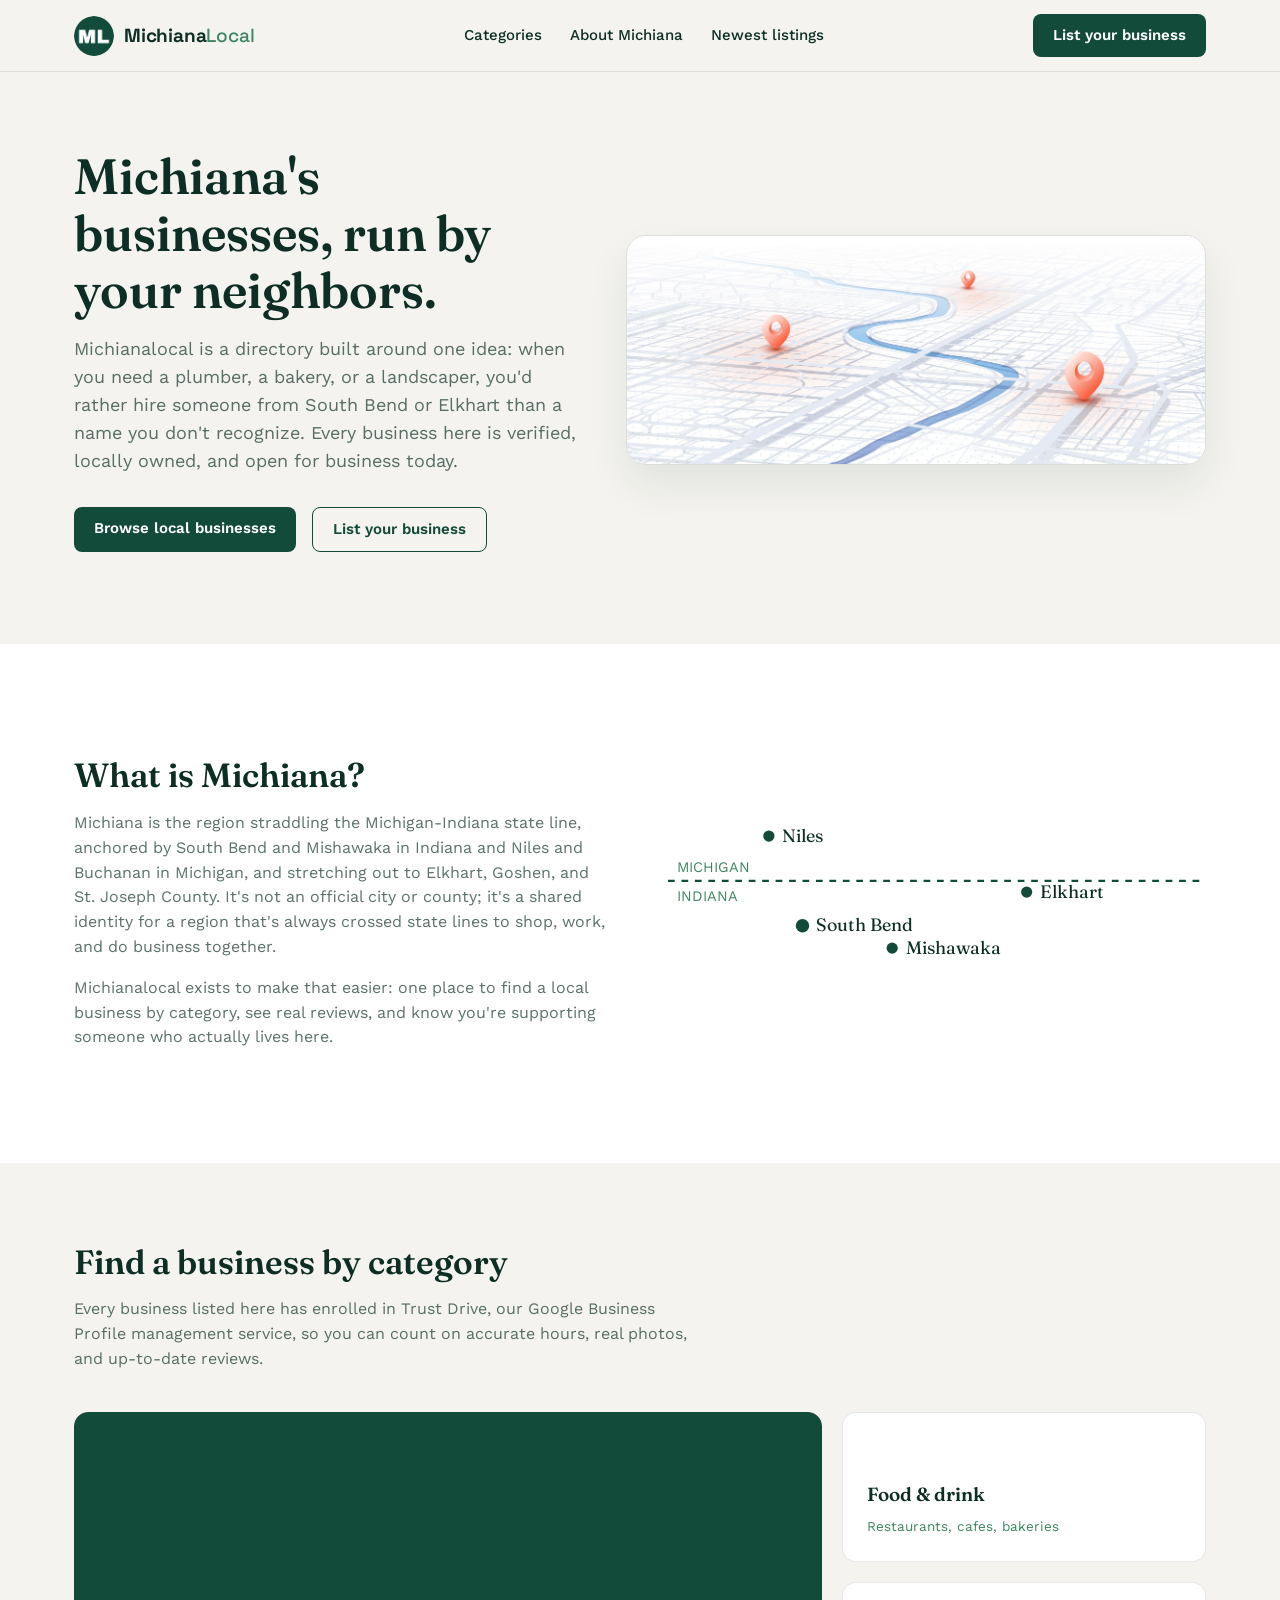
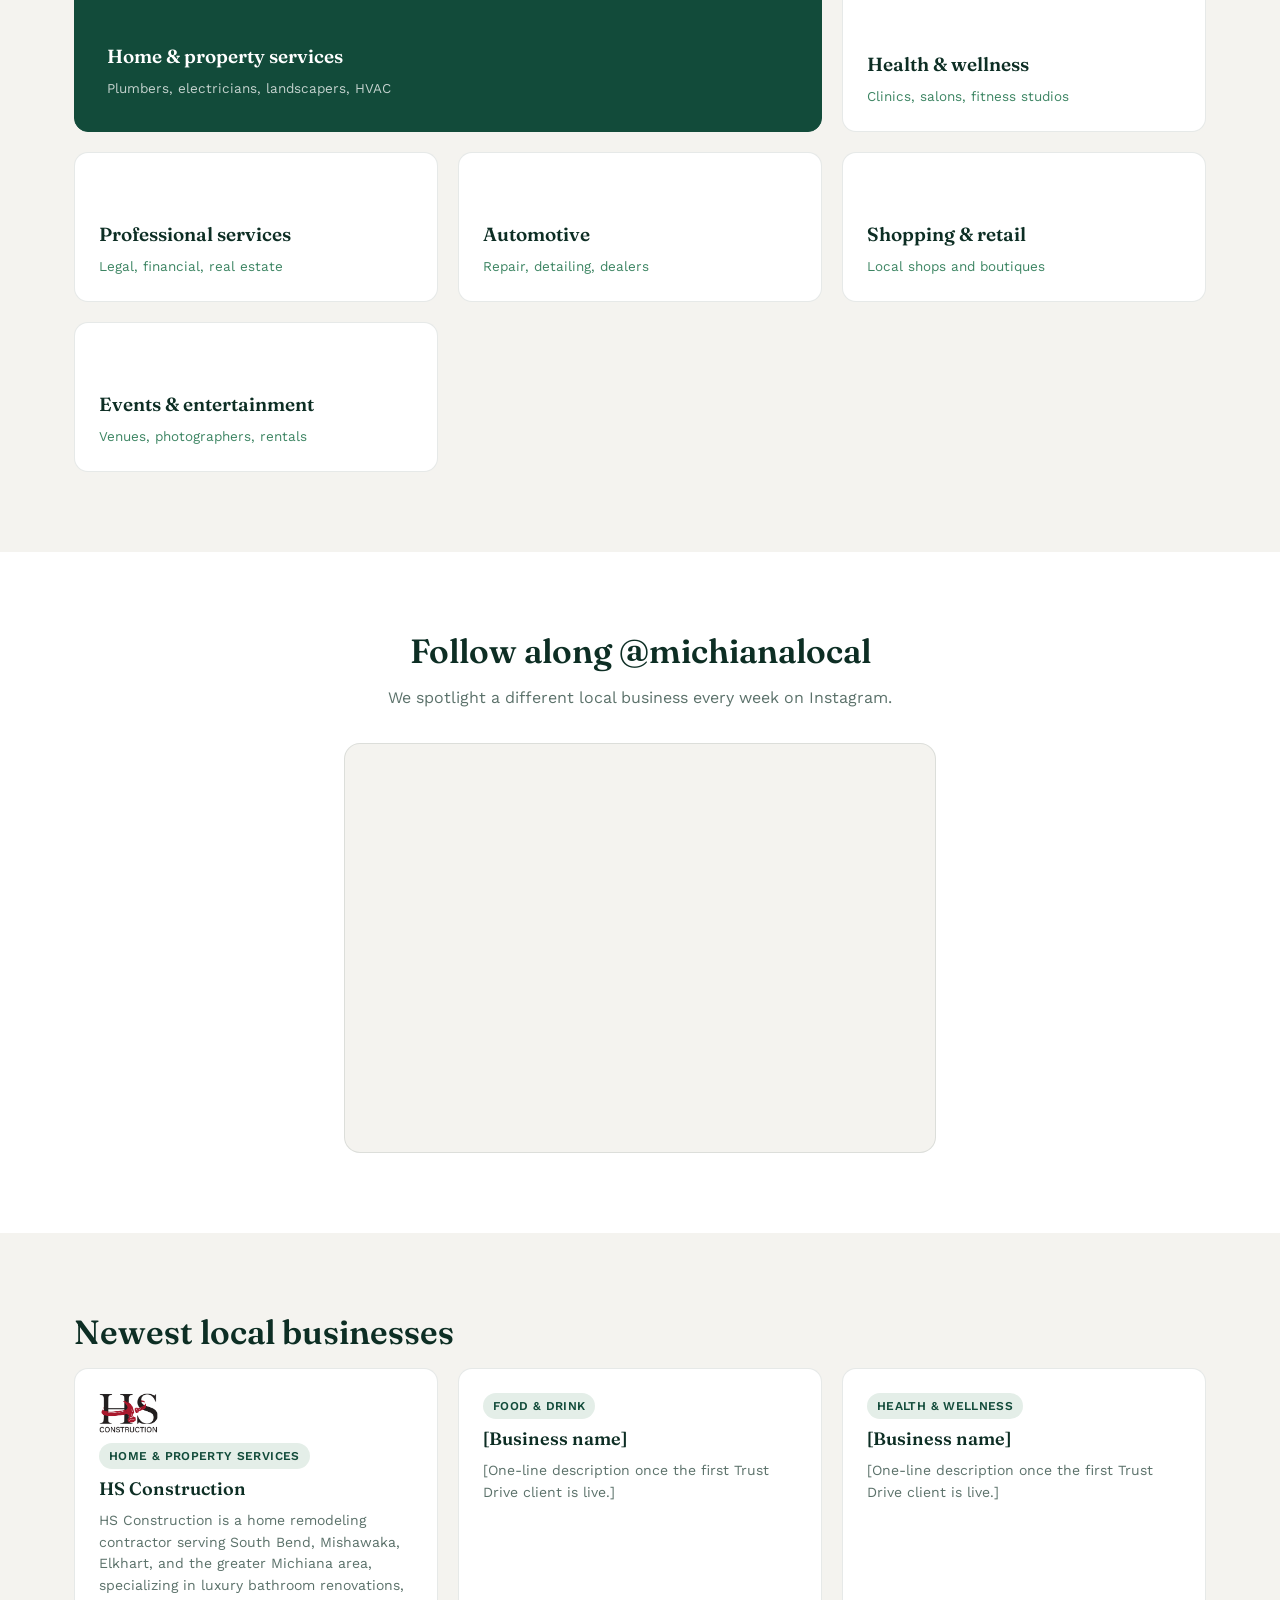
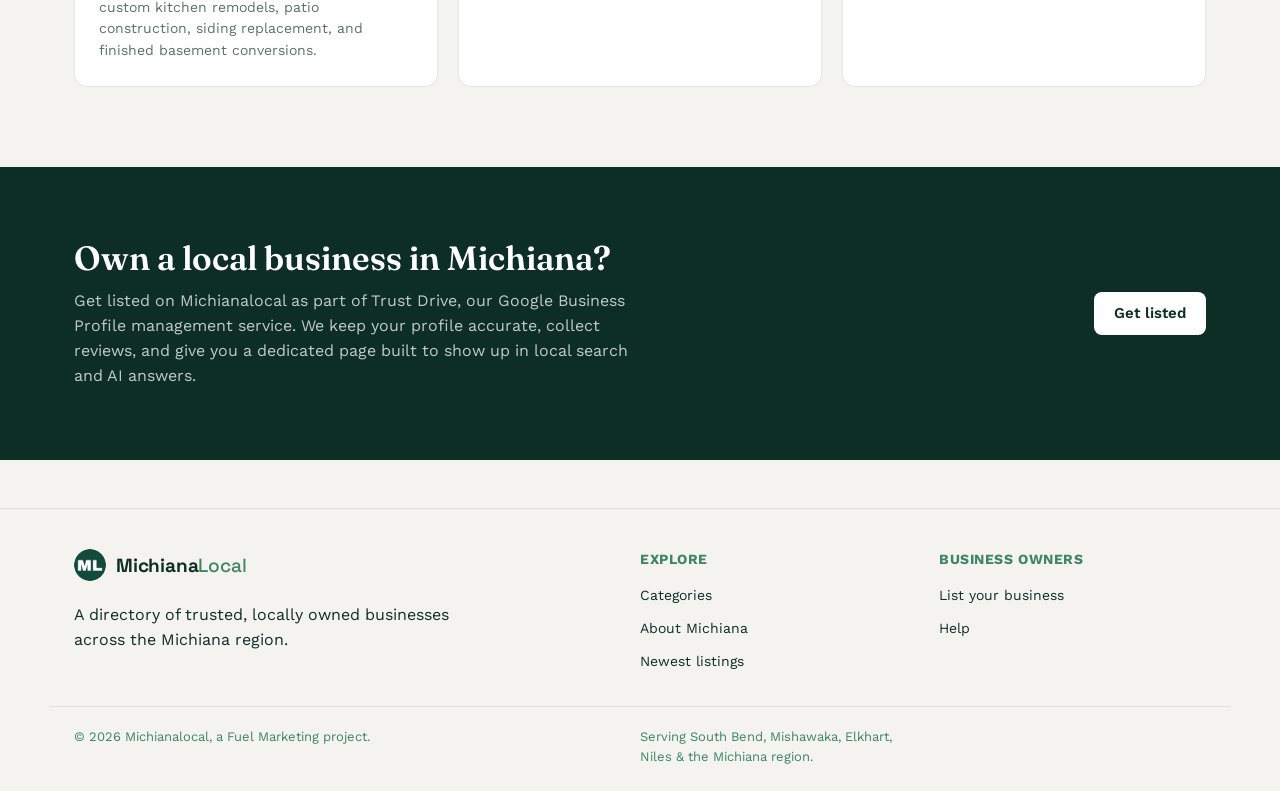
==== index.html @ f55cf3c6 "Nest business pages under their category, matching the target URL scheme Moves businesses/hsconstruc" ====
<!DOCTYPE html>
<html lang="en">
<head>
<meta charset="UTF-8">
<meta name="viewport" content="width=device-width, initial-scale=1.0">
<title>Michianalocal — Find trusted local businesses in Michiana</title>
<meta name="description" content="Michianalocal is a directory of trusted, locally-owned businesses across South Bend, Mishawaka, Elkhart, Niles, and the wider Michiana region.">
<link rel="icon" href="assets/mark.png" type="image/png">
<link rel="preconnect" href="https://fonts.googleapis.com">
<link rel="preconnect" href="https://fonts.gstatic.com" crossorigin>
<link href="https://fonts.googleapis.com/css2?family=Fraunces:opsz,wght@9..144,500;9..144,600&family=Work+Sans:wght@400;500;600&family=Space+Grotesk:wght@500;700&display=swap" rel="stylesheet">
<link rel="stylesheet" href="css/style.css">

<!-- Organization schema for GEO/AEO -->
<script type="application/ld+json">
{
  "@context": "https://schema.org",
  "@type": "Organization",
  "name": "Michianalocal",
  "url": "https://michianalocal.com/",
  "logo": "https://michianalocal.com/assets/logo.png",
  "description": "A directory of trusted, locally-owned businesses serving the Michiana region of Michigan and Indiana.",
  "areaServed": {
    "@type": "Place",
    "name": "Michiana"
  },
  "sameAs": [
    "https://www.instagram.com/michianalocal",
    "https://www.facebook.com/michianalocal"
  ]
}
</script>
</head>
<body>

<header class="site-header">
  <div class="wrap">
    <a class="brand" href="index.html">
      <img class="brand-mark" src="assets/mark.png" alt="" width="40" height="40">
      <span class="brand-name">Michiana<span class="brand-accent">Local</span></span>
    </a>
    <nav class="primary-nav">
      <a href="#categories">Categories</a>
      <a href="#about-michiana">About Michiana</a>
      <a href="#newest">Newest listings</a>
    </nav>
    <a class="btn btn-solid" href="#list-your-business">List your business</a>
  </div>
</header>

<main>

  <!-- HERO -->
  <section class="hero">
    <div class="wrap">
      <div class="hero-copy">
        <h1>Michiana's businesses, run by your neighbors.</h1>
        <p class="lede">Michianalocal is a directory built around one idea: when you need a plumber, a bakery, or a landscaper, you'd rather hire someone from South Bend or Elkhart than a name you don't recognize. Every business here is verified, locally owned, and open for business today.</p>
        <div class="cta-row">
          <a class="btn btn-solid" href="#categories">Browse local businesses</a>
          <a class="btn btn-outline" href="#list-your-business">List your business</a>
        </div>
      </div>
      <img class="hero-map" src="assets/hero-map.jpg" width="2400" height="947" alt="Perspective illustration of a city street map with pins marking local business locations">
    </div>
  </section>

  <!-- ABOUT MICHIANA -->
  <section class="about-region" id="about-michiana">
    <div class="wrap">
      <div>
        <h2>What is Michiana?</h2>
        <p>Michiana is the region straddling the Michigan-Indiana state line, anchored by South Bend and Mishawaka in Indiana and Niles and Buchanan in Michigan, and stretching out to Elkhart, Goshen, and St. Joseph County. It's not an official city or county; it's a shared identity for a region that's always crossed state lines to shop, work, and do business together.</p>
        <p>Michianalocal exists to make that easier: one place to find a local business by category, see real reviews, and know you're supporting someone who actually lives here.</p>
      </div>
      <svg class="region-map" viewBox="0 0 480 320" xmlns="http://www.w3.org/2000/svg" role="img" aria-label="Simplified line illustration of the Michiana region marking South Bend, Mishawaka, Elkhart, and Niles">
        <rect x="0" y="0" width="480" height="320" fill="none"/>
        <line x1="0" y1="140" x2="480" y2="140" stroke="#124B3A" stroke-width="2" stroke-dasharray="6 6"/>
        <text x="8" y="132" font-family="Work Sans" font-size="13" fill="#3D8563">MICHIGAN</text>
        <text x="8" y="158" font-family="Work Sans" font-size="13" fill="#3D8563">INDIANA</text>
        <g font-family="Fraunces" font-size="16" fill="#0D2E24">
          <circle cx="120" cy="180" r="6" fill="#124B3A"/>
          <text x="132" y="185">South Bend</text>
          <circle cx="200" cy="200" r="5" fill="#124B3A"/>
          <text x="212" y="205">Mishawaka</text>
          <circle cx="320" cy="150" r="5" fill="#124B3A"/>
          <text x="332" y="155">Elkhart</text>
          <circle cx="90" cy="100" r="5" fill="#124B3A"/>
          <text x="102" y="105">Niles</text>
        </g>
      </svg>
    </div>
  </section>

  <!-- CATEGORIES -->
  <section class="categories" id="categories">
    <div class="wrap">
      <h2>Find a business by category</h2>
      <p class="section-intro">Every business listed here has enrolled in Trust Drive, our Google Business Profile management service, so you can count on accurate hours, real photos, and up-to-date reviews.</p>
      <div class="cat-grid">
        <a class="cat-card large" href="categories/home-services.html">
          <span class="cat-name">Home &amp; property services</span>
          <span class="cat-count">Plumbers, electricians, landscapers, HVAC</span>
        </a>
        <a class="cat-card" href="categories/food-drink.html">
          <span class="cat-name">Food &amp; drink</span>
          <span class="cat-count">Restaurants, cafes, bakeries</span>
        </a>
        <a class="cat-card" href="categories/health-wellness.html">
          <span class="cat-name">Health &amp; wellness</span>
          <span class="cat-count">Clinics, salons, fitness studios</span>
        </a>
        <a class="cat-card" href="categories/professional-services.html">
          <span class="cat-name">Professional services</span>
          <span class="cat-count">Legal, financial, real estate</span>
        </a>
        <a class="cat-card" href="categories/auto.html">
          <span class="cat-name">Automotive</span>
          <span class="cat-count">Repair, detailing, dealers</span>
        </a>
        <a class="cat-card" href="categories/shopping.html">
          <span class="cat-name">Shopping &amp; retail</span>
          <span class="cat-count">Local shops and boutiques</span>
        </a>
        <a class="cat-card" href="categories/events.html">
          <span class="cat-name">Events &amp; entertainment</span>
          <span class="cat-count">Venues, photographers, rentals</span>
        </a>
      </div>
    </div>
  </section>

  <!-- SOCIAL FEED -->
  <section class="social-strip">
    <div class="wrap">
      <h2>Follow along @michianalocal</h2>
      <p>We spotlight a different local business every week on Instagram.</p>
      <div class="ig-embed-frame">
        <!-- Instagram feed via SociableKIT (free tier) for @michianalocal -->
        <iframe src="https://widgets.sociablekit.com/instagram-feed/iframe/25713439"
                class="ig-widget"
                frameborder="0"
                scrolling="no"
                style="border:none; overflow:hidden; width:100%; height:400px;"
                title="Michianalocal Instagram feed"></iframe>
      </div>
    </div>
  </section>

  <!-- NEWEST LISTINGS -->
  <section class="newest" id="newest">
    <div class="wrap">
      <h2>Newest local businesses</h2>
      <div class="newest-list">
        <a class="newest-card" href="categories/home-services/hsconstructiongroup.html">
          <img class="newest-logo" src="assets/businesses/hs-construction.png" alt="HS Construction logo">
          <span class="cat-tag">Home &amp; property services</span>
          <h3>HS Construction</h3>
          <p>HS Construction is a home remodeling contractor serving South Bend, Mishawaka, Elkhart, and the greater Michiana area, specializing in luxury bathroom renovations, custom kitchen remodels, patio construction, siding replacement, and finished basement conversions.</p>
        </a>
        <a class="newest-card" href="#">
          <span class="cat-tag">Food &amp; drink</span>
          <h3>[Business name]</h3>
          <p>[One-line description once the first Trust Drive client is live.]</p>
        </a>
        <a class="newest-card" href="#">
          <span class="cat-tag">Health &amp; wellness</span>
          <h3>[Business name]</h3>
          <p>[One-line description once the first Trust Drive client is live.]</p>
        </a>
      </div>
    </div>
  </section>

  <!-- LIST YOUR BUSINESS CTA -->
  <section class="list-cta" id="list-your-business">
    <div class="wrap">
      <div>
        <h2>Own a local business in Michiana?</h2>
        <p>Get listed on Michianalocal as part of Trust Drive, our Google Business Profile management service. We keep your profile accurate, collect reviews, and give you a dedicated page built to show up in local search and AI answers.</p>
      </div>
      <a class="btn btn-solid" href="mailto:growth@fuelyoursite.com?subject=List%20my%20business%20on%20Michianalocal">Get listed</a>
    </div>
  </section>

</main>

<footer class="site-footer">
  <div class="wrap">
    <div>
      <a class="brand brand-footer" href="index.html">
        <img class="brand-mark" src="assets/mark.png" alt="" width="32" height="32">
        <span class="brand-name">Michiana<span class="brand-accent">Local</span></span>
      </a>
      <p style="margin-top:14px; max-width:38ch;">A directory of trusted, locally owned businesses across the Michiana region.</p>
    </div>
    <div>
      <h4>Explore</h4>
      <ul>
        <li><a href="#categories">Categories</a></li>
        <li><a href="#about-michiana">About Michiana</a></li>
        <li><a href="#newest">Newest listings</a></li>
      </ul>
    </div>
    <div>
      <h4>Business owners</h4>
      <ul>
        <li><a href="mailto:growth@fuelyoursite.com">List your business</a></li>
        <li><a href="mailto:fmadmin@fuelyoursite.com">Help</a></li>
      </ul>
    </div>
  </div>
  <div class="footer-bottom wrap">
    <span>&copy; 2026 Michianalocal, a Fuel Marketing project.</span>
    <span>Serving South Bend, Mishawaka, Elkhart, Niles &amp; the Michiana region.</span>
  </div>
</footer>

</body>
</html>
---- css/style.css ----
/* Michianalocal — site stylesheet
   Base reset/typography, header, footer, and every homepage section. */

:root {
  --ink: #0D2E24;
  --green: #124B3A;
  --green-accent: #3D8563;
  --green-light: #7FB89A;
  --green-mist: #E4EEE8;
  --paper: #F4F3EF;
  --muted: rgba(13, 46, 36, 0.68);
  --border: rgba(13, 46, 36, 0.1);
  --font-display: "Fraunces", Georgia, serif;
  --font-body: "Work Sans", "Segoe UI", system-ui, -apple-system, Helvetica, Arial, sans-serif;
  --font-brand: "Space Grotesk", "Segoe UI", system-ui, sans-serif;
}

* {
  box-sizing: border-box;
}

html {
  scroll-behavior: smooth;
}

body {
  margin: 0;
  background: var(--paper);
  color: var(--ink);
  font-family: var(--font-body);
  line-height: 1.55;
}

a {
  color: inherit;
}

h1, h2, h3 {
  font-family: var(--font-display);
  font-weight: 600;
  line-height: 1.15;
  color: var(--ink);
  margin: 0 0 16px;
}

h2 {
  font-size: clamp(1.6rem, 3vw, 2.1rem);
}

section[id] {
  scroll-margin-top: 84px;
}

.wrap {
  max-width: 1180px;
  margin: 0 auto;
  padding-inline: 24px;
}

/* Buttons */
.btn {
  display: inline-block;
  padding: 10px 20px;
  border-radius: 8px;
  font-size: 15px;
  font-weight: 600;
  text-decoration: none;
  white-space: nowrap;
}

.btn-solid {
  background: var(--green);
  color: #fff;
}

.btn-solid:hover {
  background: var(--ink);
}

.btn-outline {
  border: 1.5px solid var(--green);
  color: var(--green);
}

.btn-outline:hover {
  background: var(--green);
  color: #fff;
}

/* Brand lockup — mark + wordmark, used in header and footer */
.brand {
  display: inline-flex;
  align-items: center;
  gap: 10px;
  text-decoration: none;
}

.brand-mark {
  display: block;
  border-radius: 50%;
  flex-shrink: 0;
}

.brand-name {
  font-family: var(--font-brand);
  font-weight: 700;
  font-size: 19px;
  letter-spacing: -0.01em;
  color: var(--ink);
  white-space: nowrap;
}

.brand-accent {
  font-weight: 500;
  color: var(--green-accent);
}

/* Site header */
.site-header {
  background: var(--paper);
  border-bottom: 1px solid var(--border);
  position: sticky;
  top: 0;
  z-index: 50;
}

.site-header .wrap {
  display: flex;
  align-items: center;
  justify-content: space-between;
  gap: 24px;
  padding-block: 14px;
}

.primary-nav {
  display: flex;
  align-items: center;
  gap: 28px;
  flex-wrap: wrap;
}

.primary-nav a {
  text-decoration: none;
  font-size: 15px;
  font-weight: 500;
  color: var(--ink);
}

.primary-nav a:hover {
  color: var(--green-accent);
}

@media (max-width: 720px) {
  .site-header .wrap {
    flex-wrap: wrap;
    padding-block: 12px;
  }

  .primary-nav {
    order: 3;
    width: 100%;
    gap: 18px;
  }
}

/* Hero */
.hero {
  padding-block: 76px 92px;
}

.hero .wrap {
  display: grid;
  grid-template-columns: 1fr 1.15fr;
  align-items: center;
  gap: 48px;
}

.hero-copy {
  max-width: 560px;
}

.hero h1 {
  font-size: clamp(2.1rem, 4vw, 3.1rem);
  max-width: 16ch;
}

.hero .lede {
  font-size: 18px;
  color: var(--muted);
  max-width: 52ch;
  margin: 0 0 32px;
}

.cta-row {
  display: flex;
  flex-wrap: wrap;
  gap: 16px;
}

.hero-map {
  width: 100%;
  height: auto;
  border-radius: 20px;
  border: 1px solid var(--border);
  box-shadow: 0 20px 40px rgba(13, 46, 36, 0.08);
}

@media (max-width: 860px) {
  .hero {
    padding-block: 48px 56px;
  }

  .hero .wrap {
    grid-template-columns: 1fr;
  }

  .hero-copy {
    max-width: none;
  }

  .hero-map {
    order: -1;
  }
}

/* About Michiana */
.about-region {
  padding-block: 80px;
  background: #fff;
}

.about-region .wrap {
  display: grid;
  grid-template-columns: 1fr 1fr;
  align-items: center;
  gap: 56px;
}

.about-region p {
  color: var(--muted);
  max-width: 58ch;
  margin: 0 0 16px;
}

.about-region p:last-child {
  margin-bottom: 0;
}

.region-map {
  width: 100%;
  height: auto;
}

@media (max-width: 860px) {
  .about-region {
    padding-block: 56px;
  }

  .about-region .wrap {
    grid-template-columns: 1fr;
    gap: 32px;
  }
}

/* Categories */
.categories {
  padding-block: 80px;
}

.section-intro {
  max-width: 62ch;
  color: var(--muted);
  margin: 0 0 40px;
}

.cat-grid {
  display: grid;
  grid-template-columns: repeat(3, 1fr);
  gap: 20px;
}

.cat-card {
  display: flex;
  flex-direction: column;
  justify-content: flex-end;
  gap: 6px;
  min-height: 150px;
  padding: 24px;
  background: #fff;
  border: 1px solid var(--border);
  border-radius: 14px;
  text-decoration: none;
  transition: transform 0.15s ease, box-shadow 0.15s ease;
}

.cat-card:hover {
  transform: translateY(-3px);
  box-shadow: 0 14px 28px rgba(13, 46, 36, 0.1);
}

.cat-card.large {
  grid-column: span 2;
  grid-row: span 2;
  min-height: 240px;
  padding: 32px;
  background: var(--green);
  border-color: var(--green);
}

.cat-card.large .cat-name,
.cat-card.large .cat-count {
  color: #fff;
}

.cat-card.large .cat-count {
  color: rgba(255, 255, 255, 0.75);
}

.cat-name {
  font-family: var(--font-display);
  font-weight: 600;
  font-size: 19px;
  color: var(--ink);
}

.cat-count {
  font-size: 13.5px;
  color: var(--green-accent);
}

@media (max-width: 860px) {
  .categories {
    padding-block: 56px;
  }

  .cat-grid {
    grid-template-columns: repeat(2, 1fr);
  }
}

@media (max-width: 560px) {
  .cat-grid {
    grid-template-columns: 1fr;
  }

  .cat-card.large {
    grid-column: span 1;
    grid-row: span 1;
    min-height: 150px;
  }
}

/* Social feed */
.social-strip {
  padding-block: 80px;
  background: #fff;
  text-align: center;
}

.social-strip .wrap {
  max-width: 640px;
}

.social-strip p {
  color: var(--muted);
  margin: 0 0 32px;
}

.ig-embed-frame {
  border-radius: 16px;
  overflow: hidden;
  border: 1px solid var(--border);
  background: var(--paper);
}

@media (max-width: 860px) {
  .social-strip {
    padding-block: 56px;
  }
}

/* Newest listings */
.newest {
  padding-block: 80px;
}

.newest-list {
  display: grid;
  grid-template-columns: repeat(3, 1fr);
  gap: 20px;
}

.newest-card {
  display: flex;
  flex-direction: column;
  align-items: flex-start;
  gap: 10px;
  padding: 24px;
  background: #fff;
  border: 1px solid var(--border);
  border-radius: 14px;
  text-decoration: none;
  transition: transform 0.15s ease, box-shadow 0.15s ease;
}

.newest-card:hover {
  transform: translateY(-3px);
  box-shadow: 0 14px 28px rgba(13, 46, 36, 0.1);
}

.newest-logo {
  height: 40px;
  width: auto;
  max-width: 100%;
  object-fit: contain;
  object-position: left;
}

.newest-card h3 {
  font-size: 18px;
  margin: 0;
}

.newest-card p {
  font-size: 14px;
  color: var(--muted);
  margin: 0;
}

.cat-tag {
  font-size: 12px;
  font-weight: 600;
  text-transform: uppercase;
  letter-spacing: 0.03em;
  color: var(--green);
  background: var(--green-mist);
  padding: 4px 10px;
  border-radius: 999px;
}

@media (max-width: 860px) {
  .newest {
    padding-block: 56px;
  }

  .newest-list {
    grid-template-columns: 1fr;
  }
}

/* List your business CTA */
.list-cta {
  padding-block: 72px;
  background: var(--ink);
  color: #fff;
}

.list-cta .wrap {
  display: flex;
  align-items: center;
  justify-content: space-between;
  gap: 32px;
  flex-wrap: wrap;
}

.list-cta h2 {
  color: #fff;
  margin: 0 0 12px;
}

.list-cta p {
  color: rgba(255, 255, 255, 0.75);
  max-width: 56ch;
  margin: 0;
}

.list-cta .btn-solid {
  background: #fff;
  color: var(--ink);
  flex-shrink: 0;
}

.list-cta .btn-solid:hover {
  background: var(--green-light);
}

/* Site footer */
.site-footer {
  border-top: 1px solid var(--border);
  margin-top: 48px;
  padding-block: 40px 24px;
}

.site-footer .wrap {
  display: grid;
  grid-template-columns: 2fr 1fr 1fr;
  gap: 32px;
}

.site-footer h4 {
  margin: 0 0 12px;
  font-size: 14px;
  text-transform: uppercase;
  letter-spacing: 0.04em;
  color: var(--green-accent);
}

.site-footer ul {
  list-style: none;
  margin: 0;
  padding: 0;
  display: flex;
  flex-direction: column;
  gap: 8px;
}

.site-footer a {
  text-decoration: none;
  font-size: 14px;
}

.site-footer a:hover {
  color: var(--green-accent);
}

.footer-bottom {
  margin-top: 32px;
  padding-top: 20px;
  border-top: 1px solid var(--border);
  display: flex;
  flex-wrap: wrap;
  justify-content: space-between;
  gap: 8px;
  font-size: 13px;
  color: var(--green-accent);
}

@media (max-width: 720px) {
  .site-footer .wrap {
    grid-template-columns: 1fr;
  }
}

/* Business page — breadcrumbs, hero, main content + trust rail */
.breadcrumbs {
  background: #fff;
  border-bottom: 1px solid var(--border);
  font-size: 13px;
  color: var(--muted);
}

.breadcrumbs .wrap {
  padding-block: 14px;
}

.breadcrumbs a {
  color: var(--green);
  text-decoration: none;
}

.breadcrumbs a:hover {
  color: var(--green-accent);
}

.breadcrumbs span {
  color: var(--ink);
  font-weight: 500;
}

.biz-hero {
  padding-block: 44px 40px;
  background: var(--paper);
  border-bottom: 1px solid var(--border);
}

.biz-hero-row {
  display: flex;
  align-items: flex-start;
  gap: 24px;
}

.biz-logo {
  height: 72px;
  width: auto;
  max-width: 140px;
  object-fit: contain;
  flex-shrink: 0;
}

@media (max-width: 640px) {
  .biz-hero-row {
    flex-direction: column;
    gap: 16px;
  }

  .biz-logo {
    height: 56px;
  }
}

.biz-hero .cat-tag {
  display: inline-block;
  margin-bottom: 14px;
}

.biz-hero h1 {
  font-size: clamp(1.9rem, 3.4vw, 2.6rem);
  max-width: 26ch;
}

.biz-hero .definition {
  font-size: 17px;
  color: var(--muted);
  max-width: 70ch;
  margin: 0;
}

.biz-layout {
  display: grid;
  grid-template-columns: 2fr 1fr;
  align-items: start;
  gap: 48px;
  padding-block: 56px;
}

.biz-main section {
  margin-bottom: 48px;
}

.biz-main section:last-child {
  margin-bottom: 0;
}

.biz-main h2 {
  font-size: 1.5rem;
}

.biz-main p {
  color: var(--muted);
  max-width: 70ch;
  margin: 0 0 12px;
}

.biz-main ul {
  display: grid;
  gap: 8px;
  margin: 0;
  padding-left: 20px;
  color: var(--muted);
}

.biz-main li::marker {
  color: var(--green-accent);
}

.faq-item {
  background: #fff;
  border: 1px solid var(--border);
  border-radius: 10px;
  padding: 14px 18px;
  margin-bottom: 12px;
}

.faq-item summary {
  position: relative;
  padding-right: 24px;
  font-family: var(--font-display);
  font-weight: 600;
  color: var(--ink);
  cursor: pointer;
  list-style: none;
}

.faq-item summary::-webkit-details-marker {
  display: none;
}

.faq-item summary::after {
  content: "+";
  position: absolute;
  right: 0;
  top: 0;
  color: var(--green-accent);
  font-size: 18px;
}

.faq-item[open] summary::after {
  content: "\2013";
}

.faq-item p {
  margin: 10px 0 0;
}

.reviewspark-widget {
  min-height: 140px;
  background: #fff;
  border: 1px dashed var(--border);
  border-radius: 12px;
  display: flex;
  align-items: center;
  justify-content: center;
  color: var(--muted);
  font-size: 14px;
}

.reviewspark-widget:empty::before {
  content: "ReviewSpark embed goes here";
}

/* Trust rail */
.trust-rail {
  display: flex;
  flex-direction: column;
  gap: 20px;
}

.rail-card {
  background: #fff;
  border: 1px solid var(--border);
  border-radius: 14px;
  padding: 22px;
}

.rail-card h3 {
  font-size: 16px;
  margin-bottom: 14px;
}

.rail-card.nap dl {
  margin: 0;
  display: grid;
  gap: 10px;
}

.rail-card.nap dt {
  font-size: 12px;
  text-transform: uppercase;
  letter-spacing: 0.03em;
  color: var(--green-accent);
  margin-bottom: 2px;
}

.rail-card.nap dd {
  margin: 0;
  font-size: 14.5px;
  color: var(--ink);
}

.rail-card.nap a {
  color: var(--green);
  text-decoration: none;
}

.rail-card.nap a:hover {
  color: var(--green-accent);
}

.map-embed iframe {
  display: block;
  width: 100%;
  height: 200px;
  border: 0;
  border-radius: 10px;
}

.social-links {
  display: flex;
  gap: 14px;
}

.social-links a {
  font-size: 14px;
  font-weight: 500;
  color: var(--green);
  text-decoration: none;
}

.social-links a:hover {
  color: var(--green-accent);
}

.michianalocal-badge {
  display: flex;
  align-items: center;
  gap: 12px;
  background: var(--green-mist);
  border-color: transparent;
}

.michianalocal-badge img {
  border-radius: 50%;
  flex-shrink: 0;
}

.michianalocal-badge span {
  font-size: 13px;
  font-weight: 500;
  color: var(--ink);
}

@media (max-width: 900px) {
  .biz-layout {
    grid-template-columns: 1fr;
    gap: 40px;
    padding-block: 40px;
  }
}
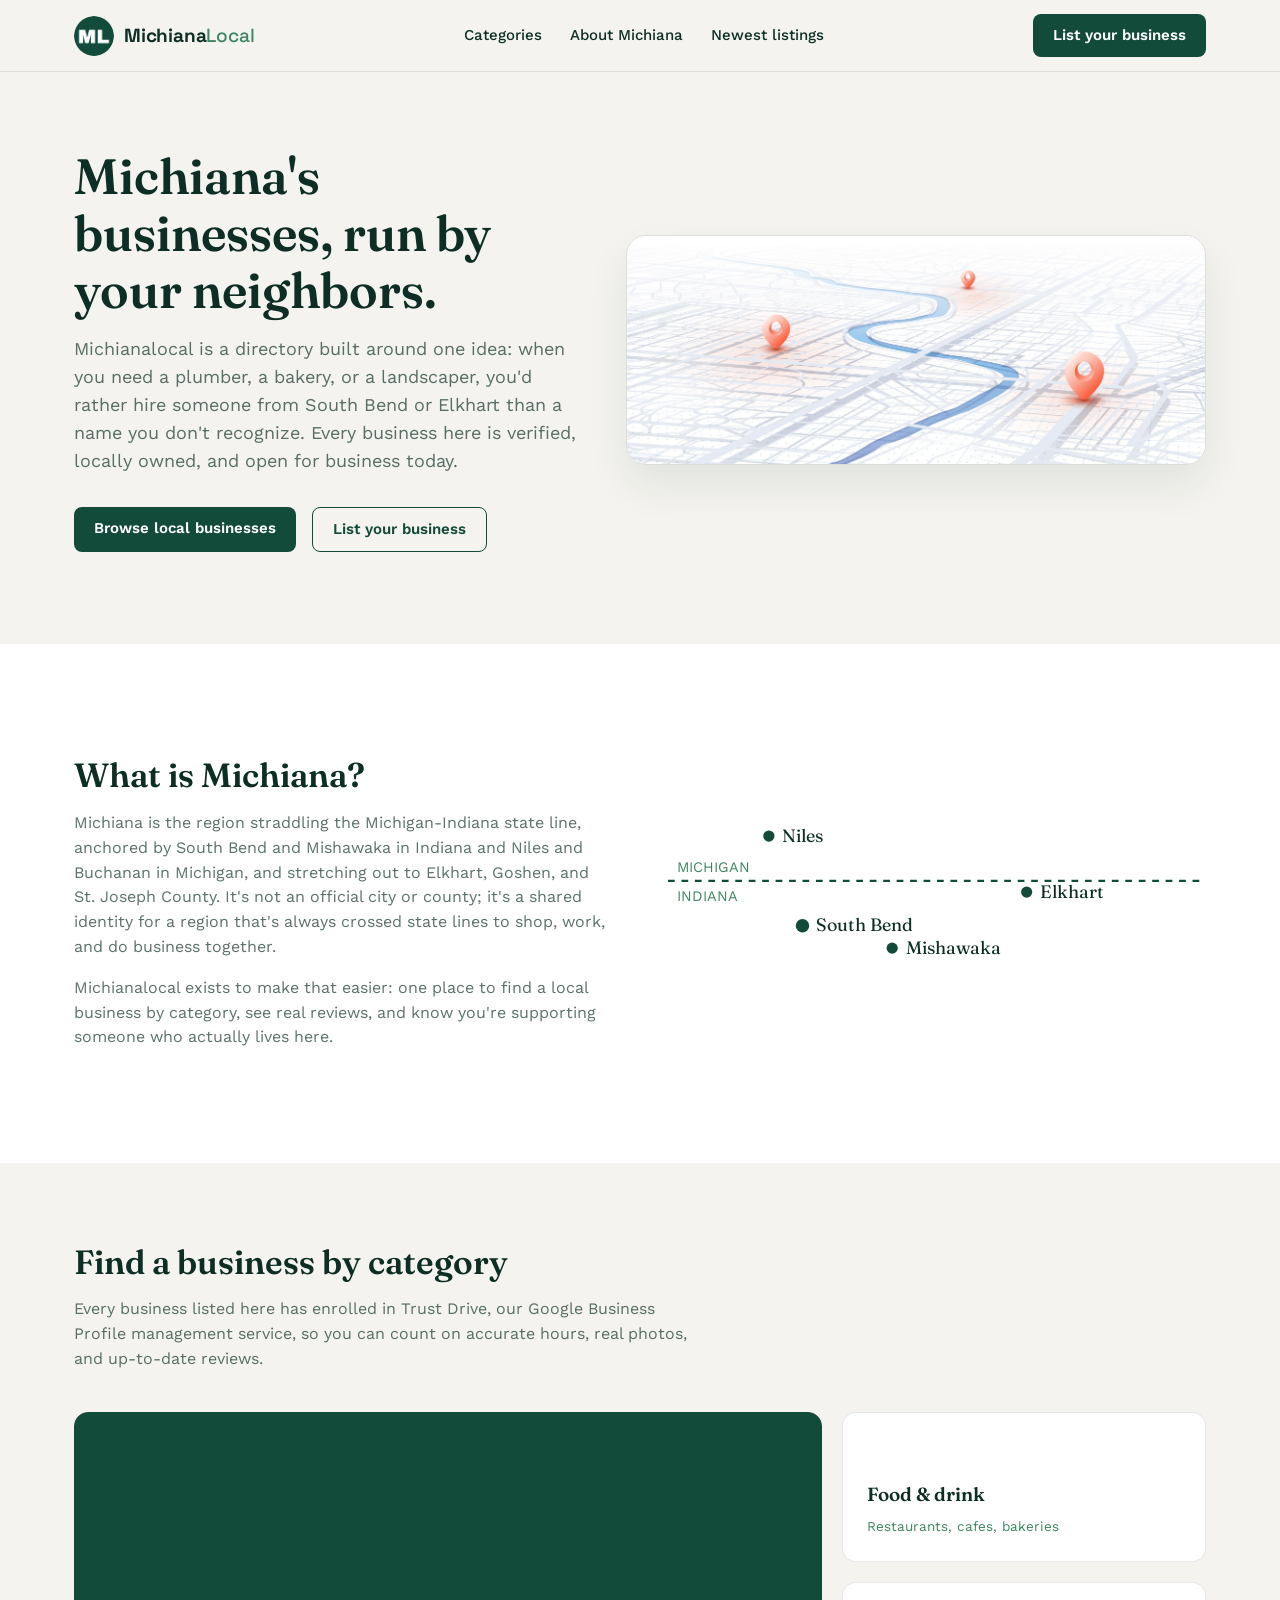
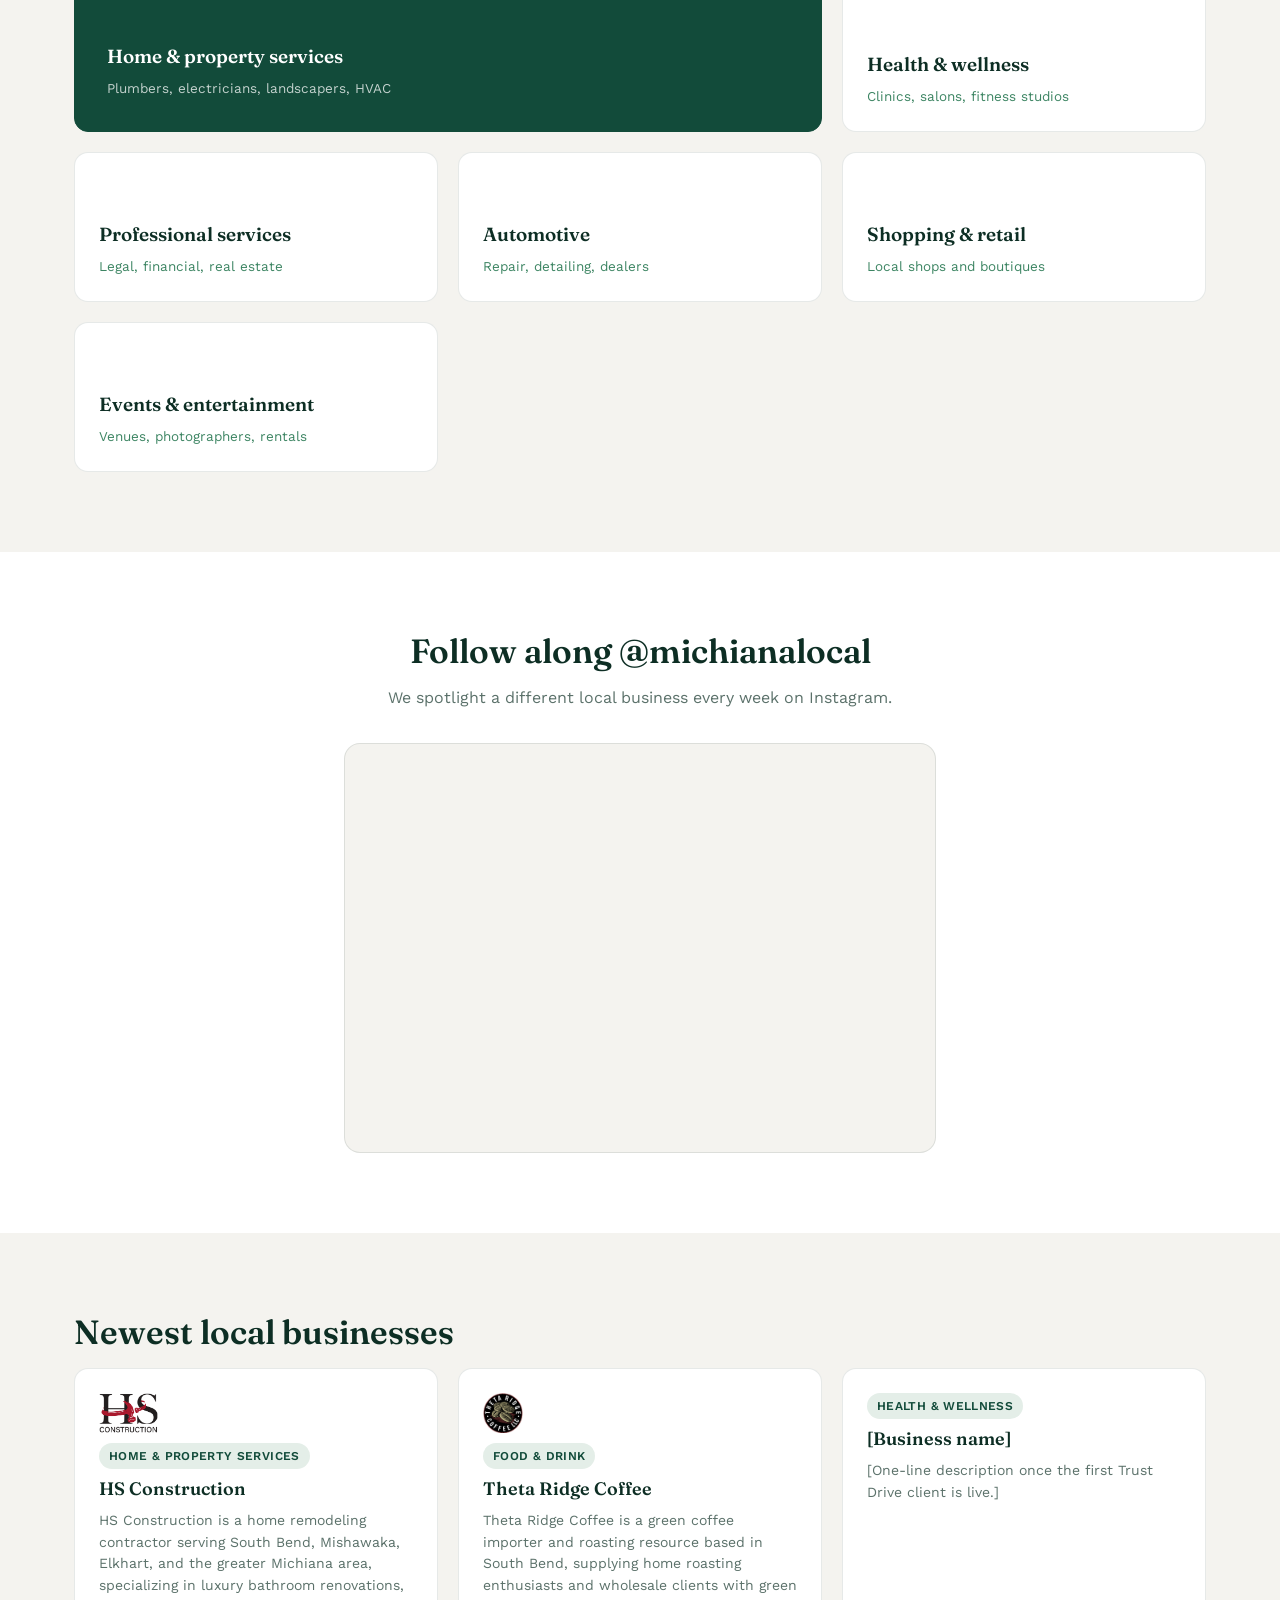
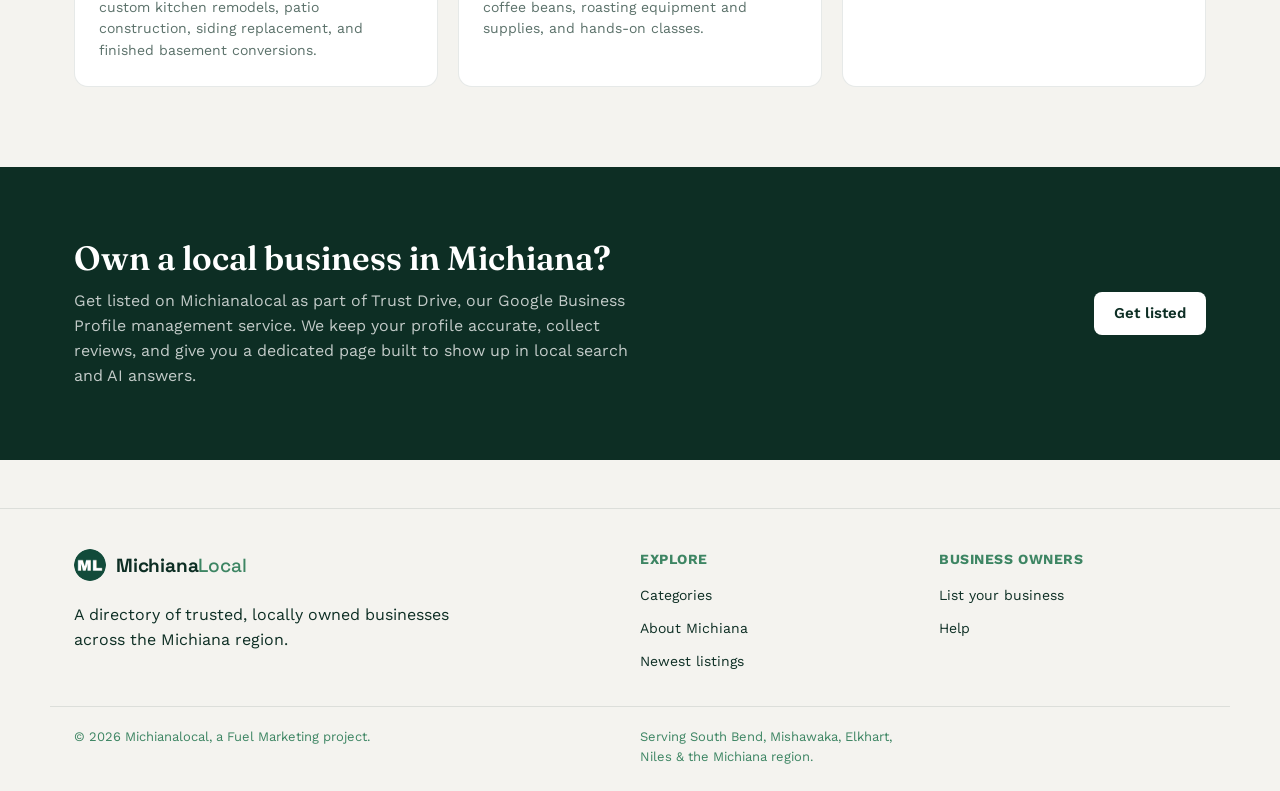
==== commit 6cf505fd: "Add Theta Ridge Coffee and the Food & drink category Second real business page: categories/food-drin" ====
--- a/index.html
+++ b/index.html
@@ -158,10 +158,11 @@
           <h3>HS Construction</h3>
           <p>HS Construction is a home remodeling contractor serving South Bend, Mishawaka, Elkhart, and the greater Michiana area, specializing in luxury bathroom renovations, custom kitchen remodels, patio construction, siding replacement, and finished basement conversions.</p>
         </a>
-        <a class="newest-card" href="#">
+        <a class="newest-card" href="categories/food-drink/thetaridgecoffee.html">
+          <img class="newest-logo" src="assets/businesses/theta-ridge-coffee.png" alt="Theta Ridge Coffee logo">
           <span class="cat-tag">Food &amp; drink</span>
-          <h3>[Business name]</h3>
-          <p>[One-line description once the first Trust Drive client is live.]</p>
+          <h3>Theta Ridge Coffee</h3>
+          <p>Theta Ridge Coffee is a green coffee importer and roasting resource based in South Bend, supplying home roasting enthusiasts and wholesale clients with green coffee beans, roasting equipment and supplies, and hands-on classes.</p>
         </a>
         <a class="newest-card" href="#">
           <span class="cat-tag">Health &amp; wellness</span>
--- a/css/style.css
+++ b/css/style.css
@@ -574,27 +574,32 @@
 }
 
 .biz-hero-row {
-  display: flex;
-  align-items: flex-start;
-  gap: 24px;
+  display: grid;
+  grid-template-columns: 2fr 1fr;
+  align-items: start;
+  gap: 48px;
 }
 
 .biz-logo {
-  height: 72px;
-  width: auto;
-  max-width: 140px;
+  height: auto;
+  width: 100%;
+  max-width: 220px;
+  max-height: 130px;
   object-fit: contain;
-  flex-shrink: 0;
-}
-
-@media (max-width: 640px) {
+  object-position: left top;
+  justify-self: start;
+}
+
+@media (max-width: 900px) {
   .biz-hero-row {
-    flex-direction: column;
+    grid-template-columns: 1fr;
     gap: 16px;
   }
 
   .biz-logo {
-    height: 56px;
+    max-width: 160px;
+    max-height: 80px;
+    order: -1;
   }
 }
 
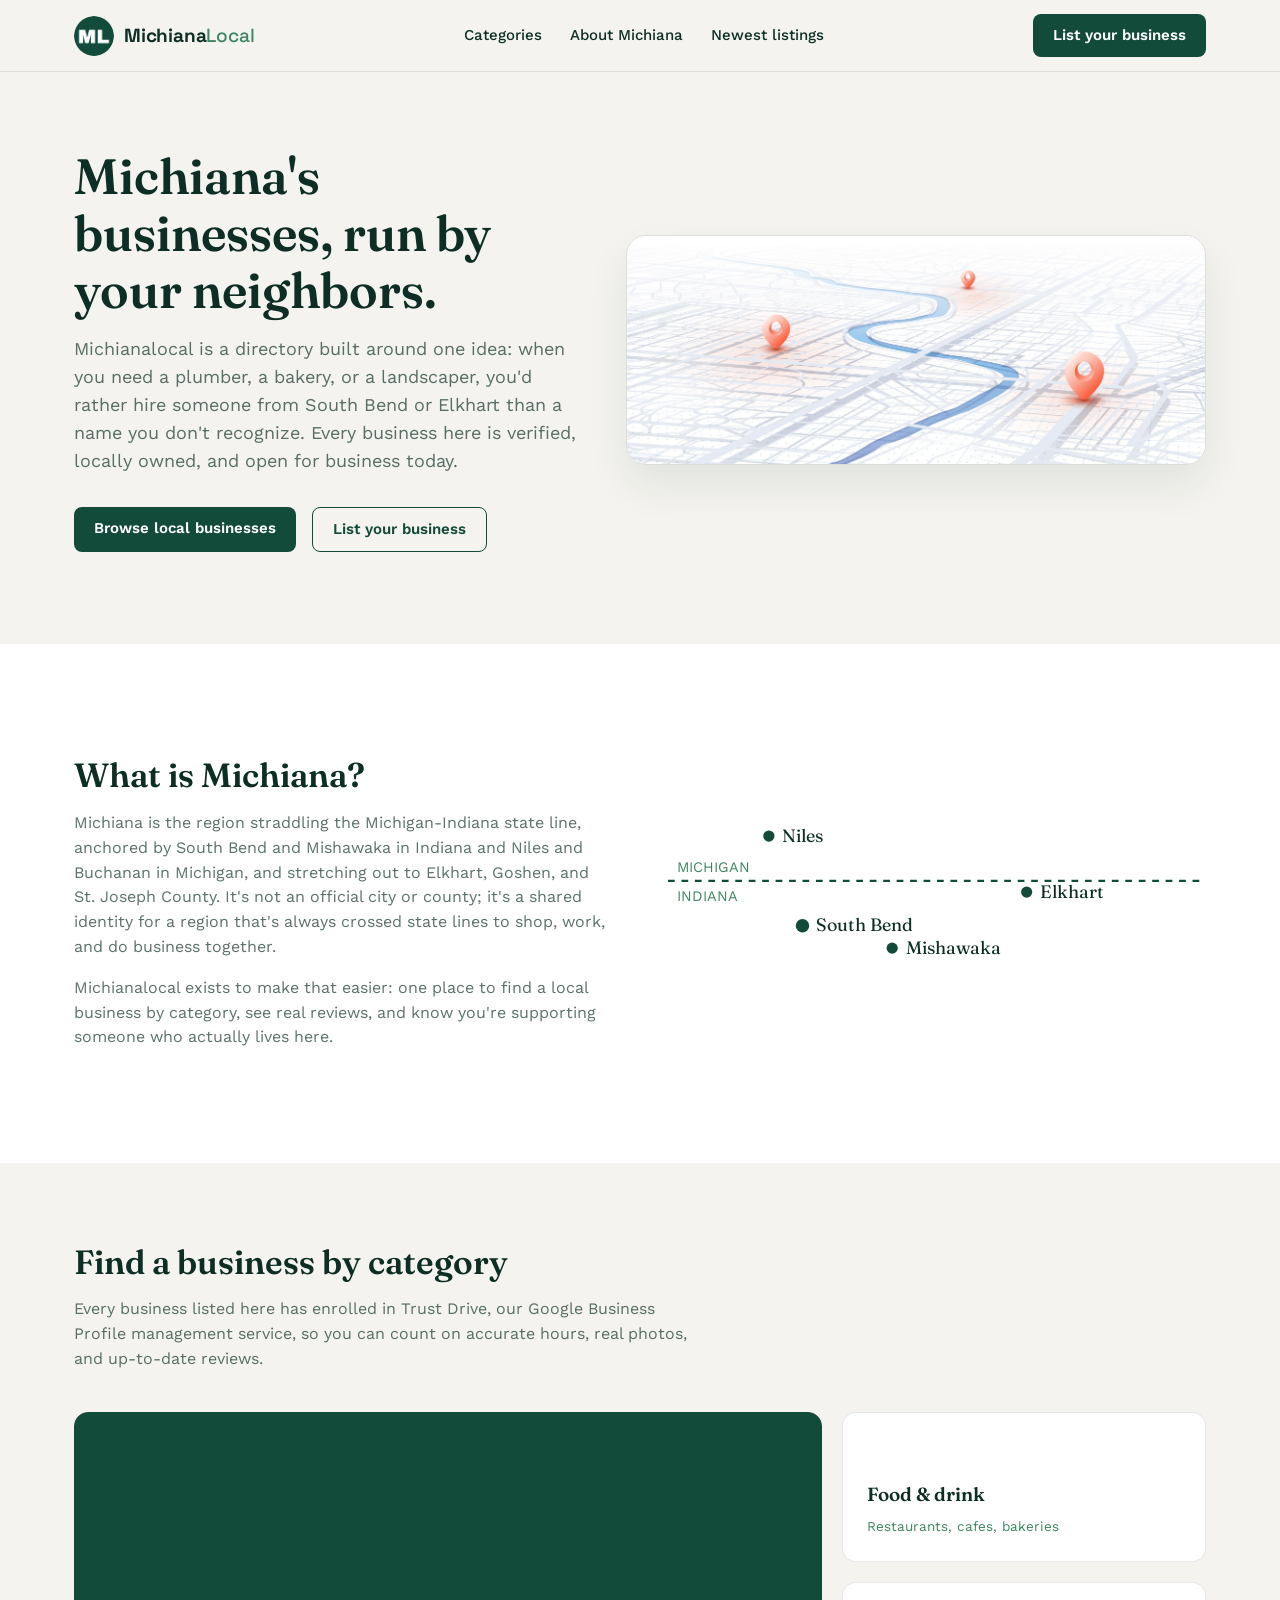
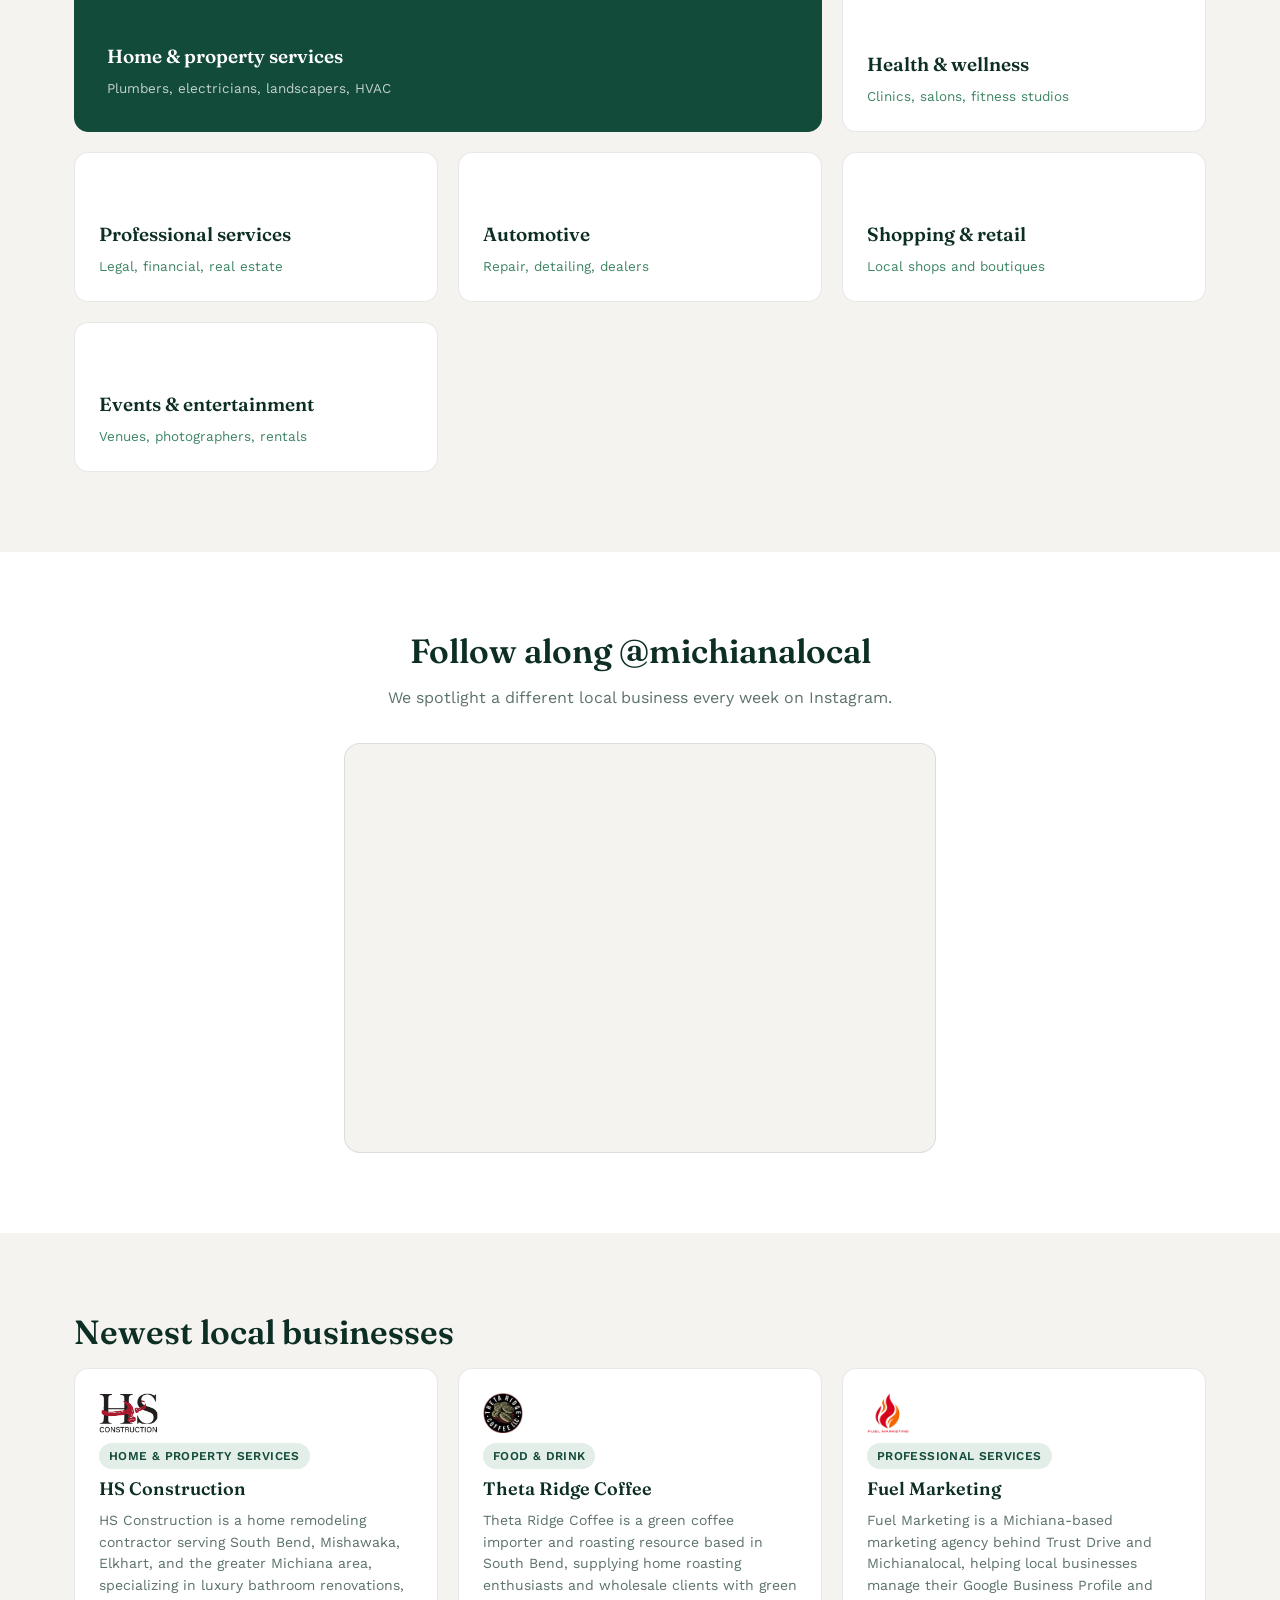
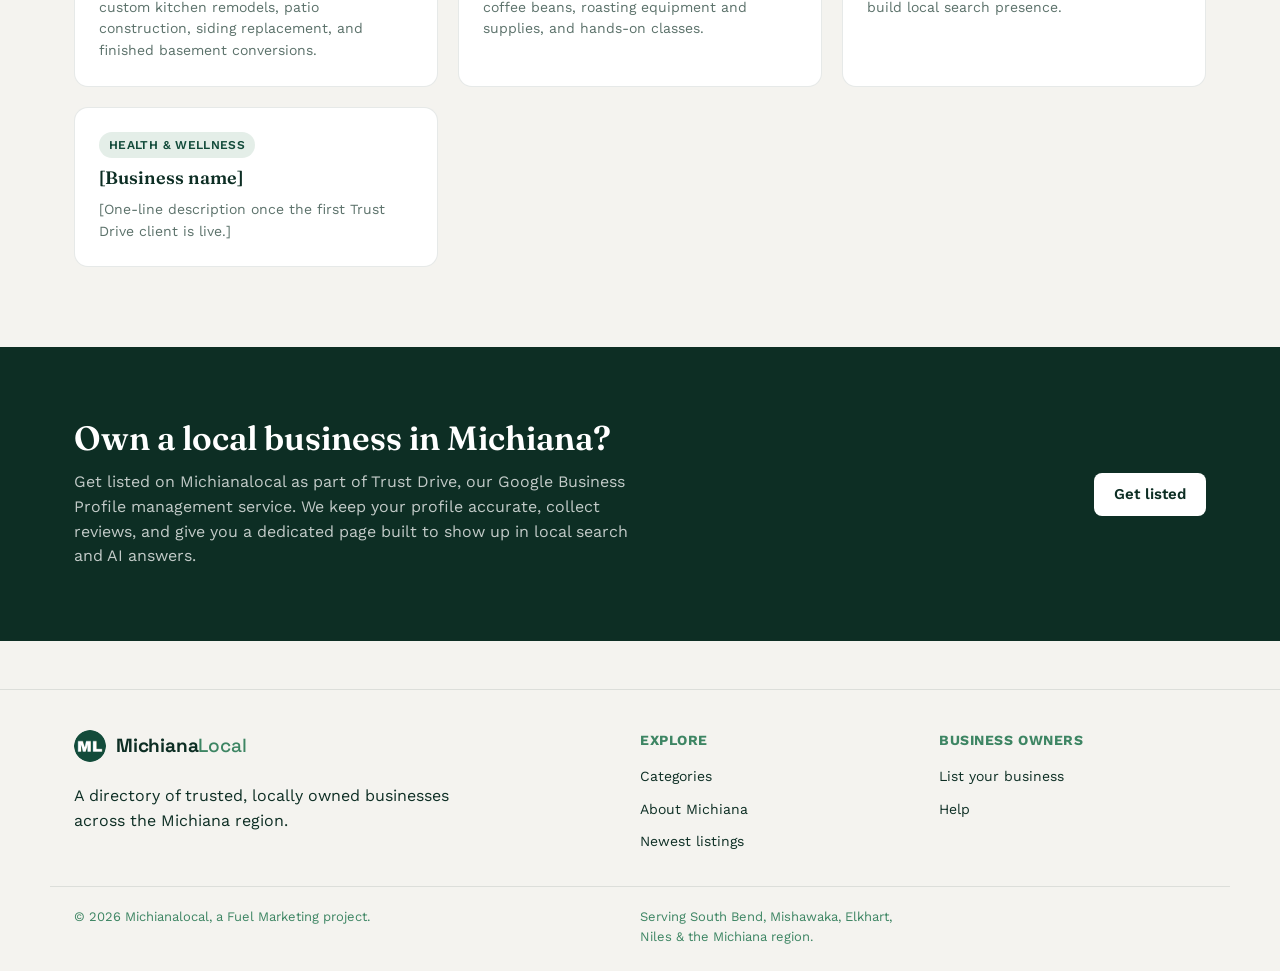
==== commit bf7a3a31: "Add Fuel Marketing and the Professional services category Third real business page: categories/profe" ====
--- a/index.html
+++ b/index.html
@@ -164,6 +164,12 @@
           <h3>Theta Ridge Coffee</h3>
           <p>Theta Ridge Coffee is a green coffee importer and roasting resource based in South Bend, supplying home roasting enthusiasts and wholesale clients with green coffee beans, roasting equipment and supplies, and hands-on classes.</p>
         </a>
+        <a class="newest-card" href="categories/professional-services/fuelmarketing.html">
+          <img class="newest-logo" src="assets/businesses/fuel-marketing.png" alt="Fuel Marketing logo">
+          <span class="cat-tag">Professional services</span>
+          <h3>Fuel Marketing</h3>
+          <p>Fuel Marketing is a Michiana-based marketing agency behind Trust Drive and Michianalocal, helping local businesses manage their Google Business Profile and build local search presence.</p>
+        </a>
         <a class="newest-card" href="#">
           <span class="cat-tag">Health &amp; wellness</span>
           <h3>[Business name]</h3>
--- a/css/style.css
+++ b/css/style.css
@@ -574,31 +574,29 @@
 }
 
 .biz-hero-row {
-  display: grid;
-  grid-template-columns: 2fr 1fr;
-  align-items: start;
-  gap: 48px;
+  display: flex;
+  align-items: flex-start;
+  justify-content: space-between;
+  gap: 24px;
 }
 
 .biz-logo {
+  width: 100%;
+  max-width: 160px;
   height: auto;
-  width: 100%;
-  max-width: 220px;
-  max-height: 130px;
+  max-height: 160px;
   object-fit: contain;
   object-position: left top;
-  justify-self: start;
-}
-
-@media (max-width: 900px) {
+  flex-shrink: 0;
+}
+
+@media (max-width: 640px) {
   .biz-hero-row {
-    grid-template-columns: 1fr;
+    flex-direction: column;
     gap: 16px;
   }
 
   .biz-logo {
-    max-width: 160px;
-    max-height: 80px;
     order: -1;
   }
 }
@@ -761,6 +759,11 @@
   color: var(--green-accent);
 }
 
+.rail-card.nap .btn-solid,
+.rail-card.nap .btn-solid:hover {
+  color: #fff;
+}
+
 .map-embed iframe {
   display: block;
   width: 100%;
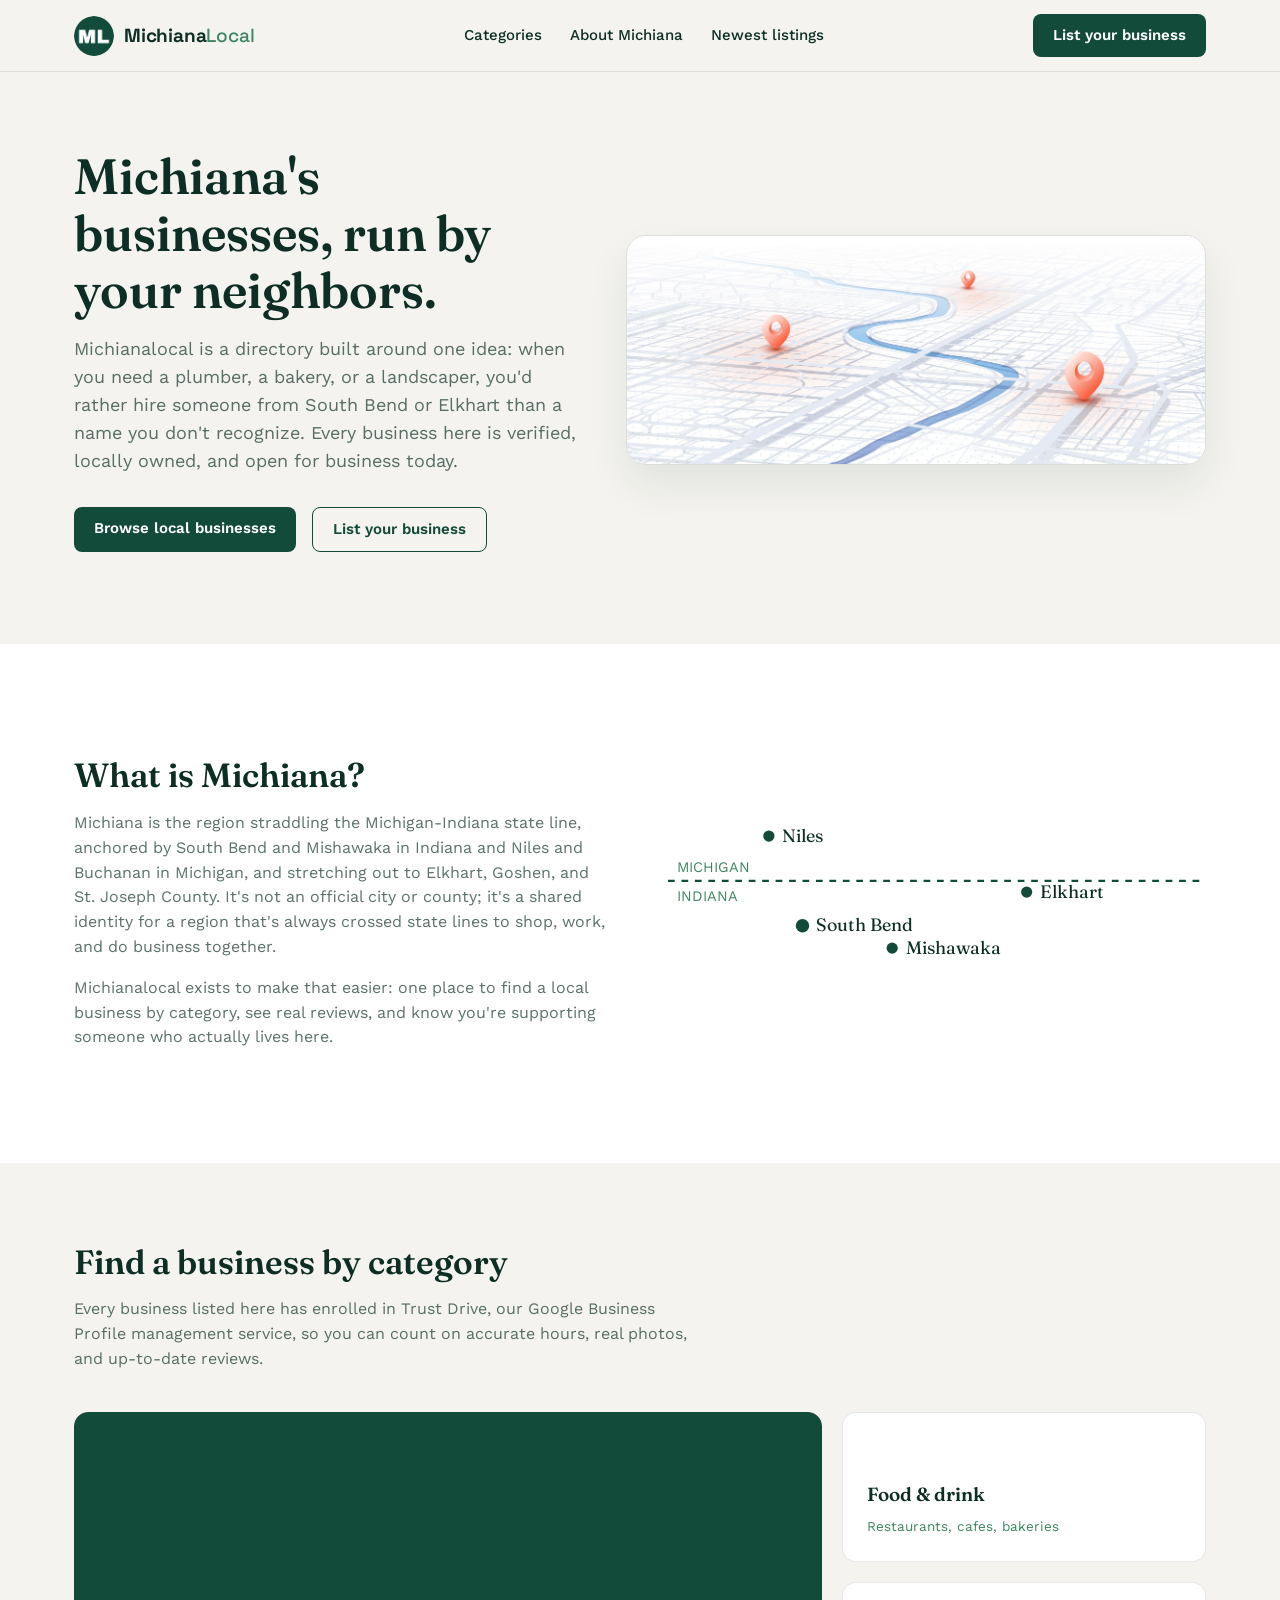
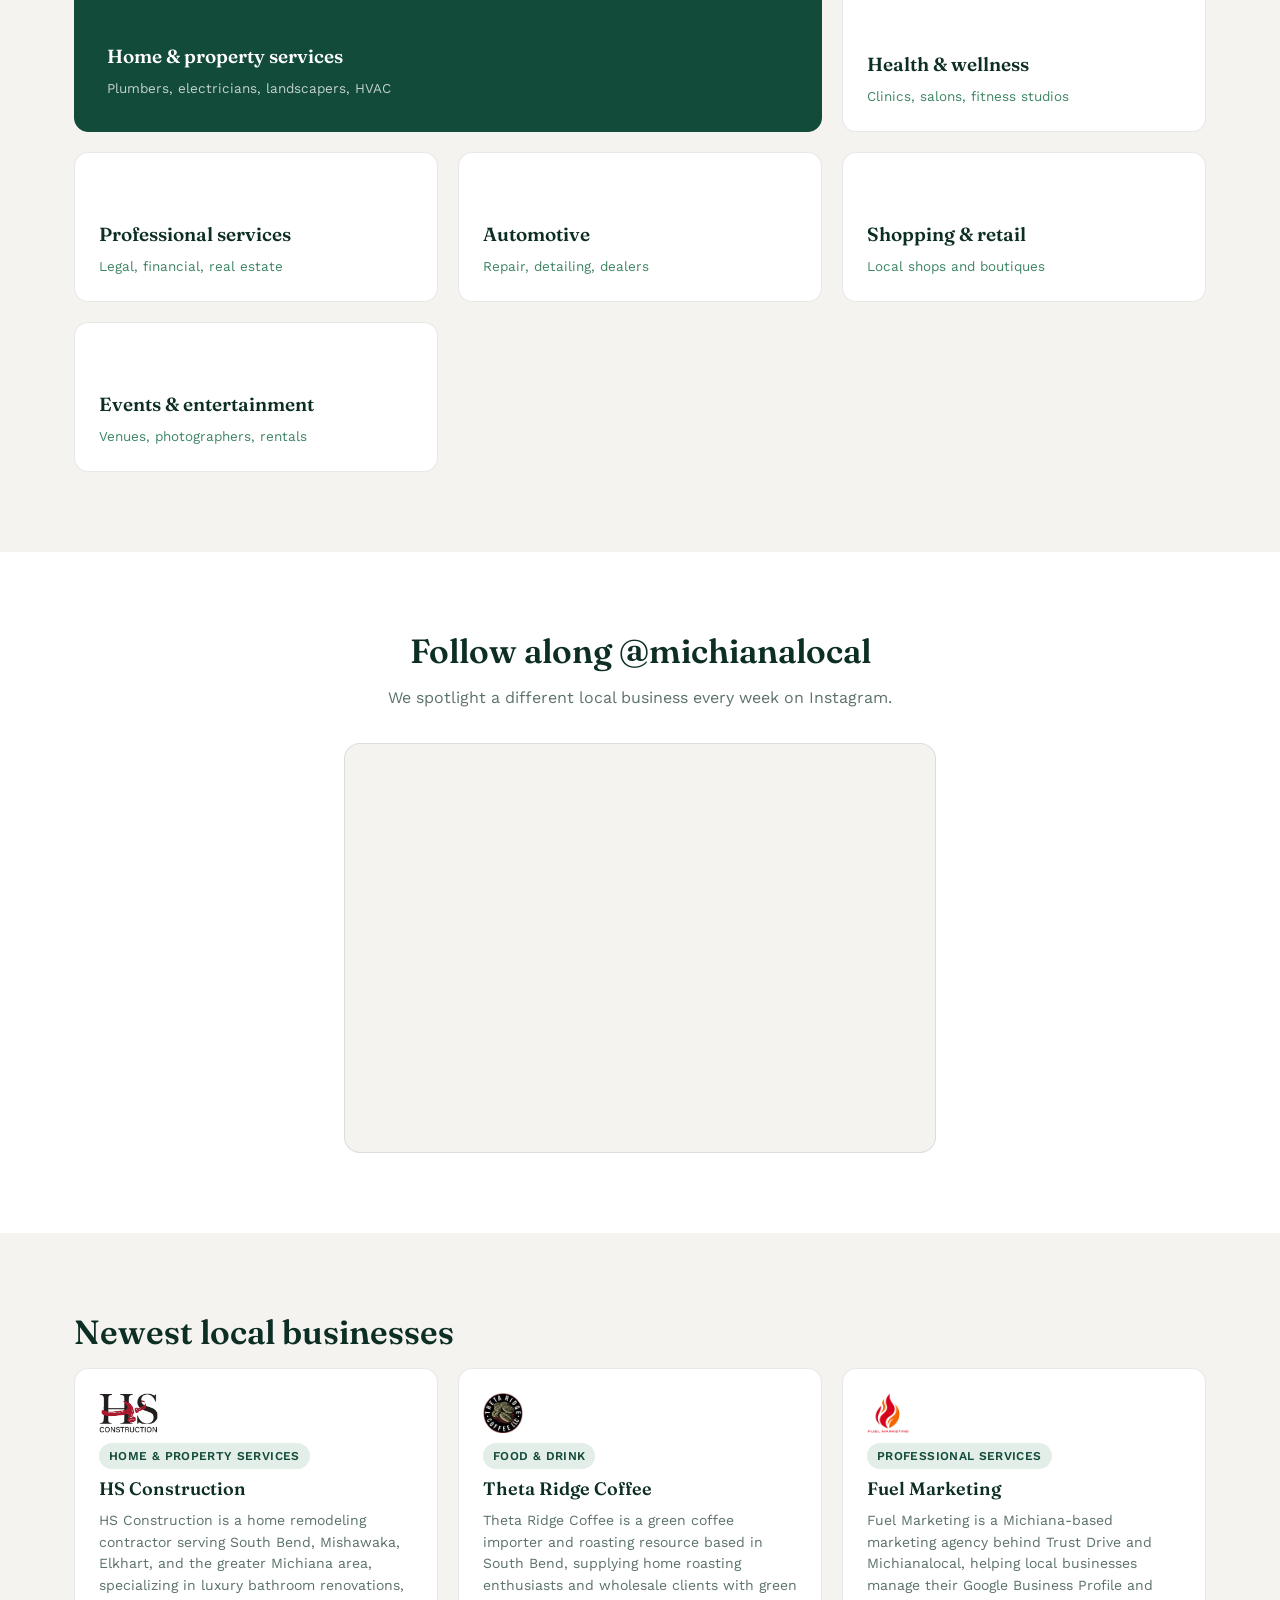
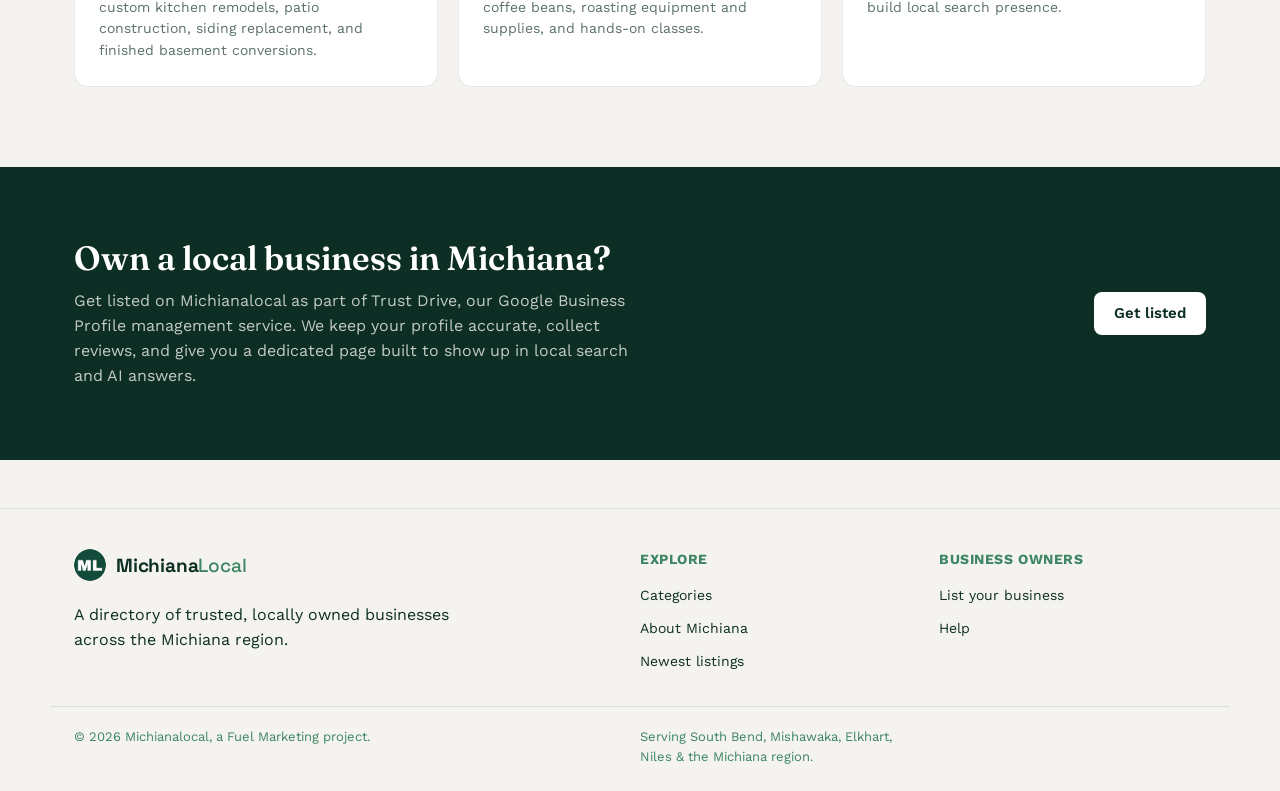
==== commit c7c5919f: "Remove the Health & wellness placeholder from Newest listings Drops the remaining [Business name] pl" ====
--- a/index.html
+++ b/index.html
@@ -170,11 +170,6 @@
           <h3>Fuel Marketing</h3>
           <p>Fuel Marketing is a Michiana-based marketing agency behind Trust Drive and Michianalocal, helping local businesses manage their Google Business Profile and build local search presence.</p>
         </a>
-        <a class="newest-card" href="#">
-          <span class="cat-tag">Health &amp; wellness</span>
-          <h3>[Business name]</h3>
-          <p>[One-line description once the first Trust Drive client is live.]</p>
-        </a>
       </div>
     </div>
   </section>
--- a/css/style.css
+++ b/css/style.css
@@ -814,3 +814,64 @@
     padding-block: 40px;
   }
 }
+
+/* Business links reference page */
+.link-table-section {
+  padding-block: 40px 80px;
+}
+
+.link-table {
+  width: 100%;
+  border-collapse: collapse;
+  background: #fff;
+  border: 1px solid var(--border);
+  border-radius: 14px;
+  overflow: hidden;
+}
+
+.link-table th,
+.link-table td {
+  text-align: left;
+  padding: 14px 20px;
+  border-bottom: 1px solid var(--border);
+  font-size: 15px;
+}
+
+.link-table th {
+  font-family: var(--font-display);
+  font-weight: 600;
+  color: var(--ink);
+  background: var(--paper);
+}
+
+.link-table td {
+  color: var(--muted);
+}
+
+.link-table td:first-child {
+  color: var(--ink);
+  font-weight: 500;
+}
+
+.link-table a {
+  color: var(--green);
+  text-decoration: none;
+}
+
+.link-table a:hover {
+  color: var(--green-accent);
+}
+
+.link-table tbody tr:last-child td {
+  border-bottom: none;
+}
+
+@media (max-width: 640px) {
+  .link-table-section .wrap {
+    overflow-x: auto;
+  }
+
+  .link-table {
+    min-width: 560px;
+  }
+}
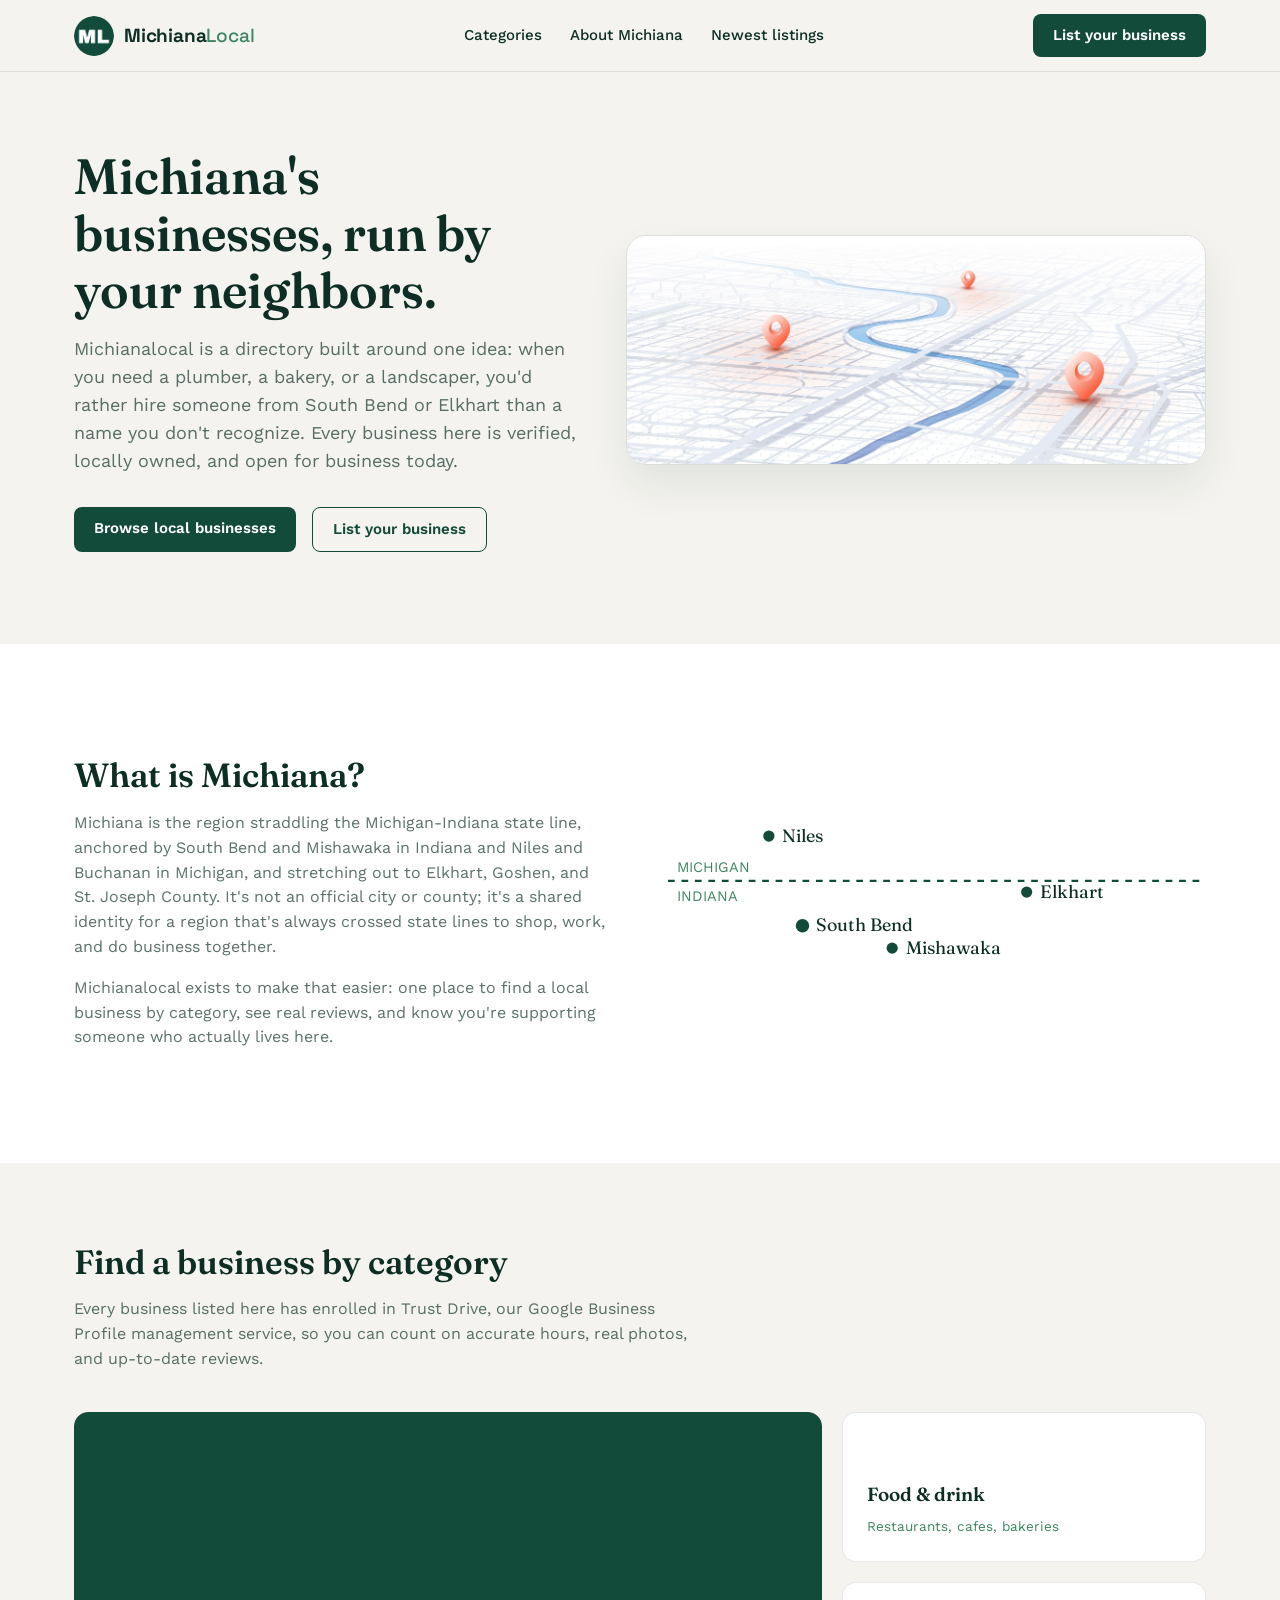
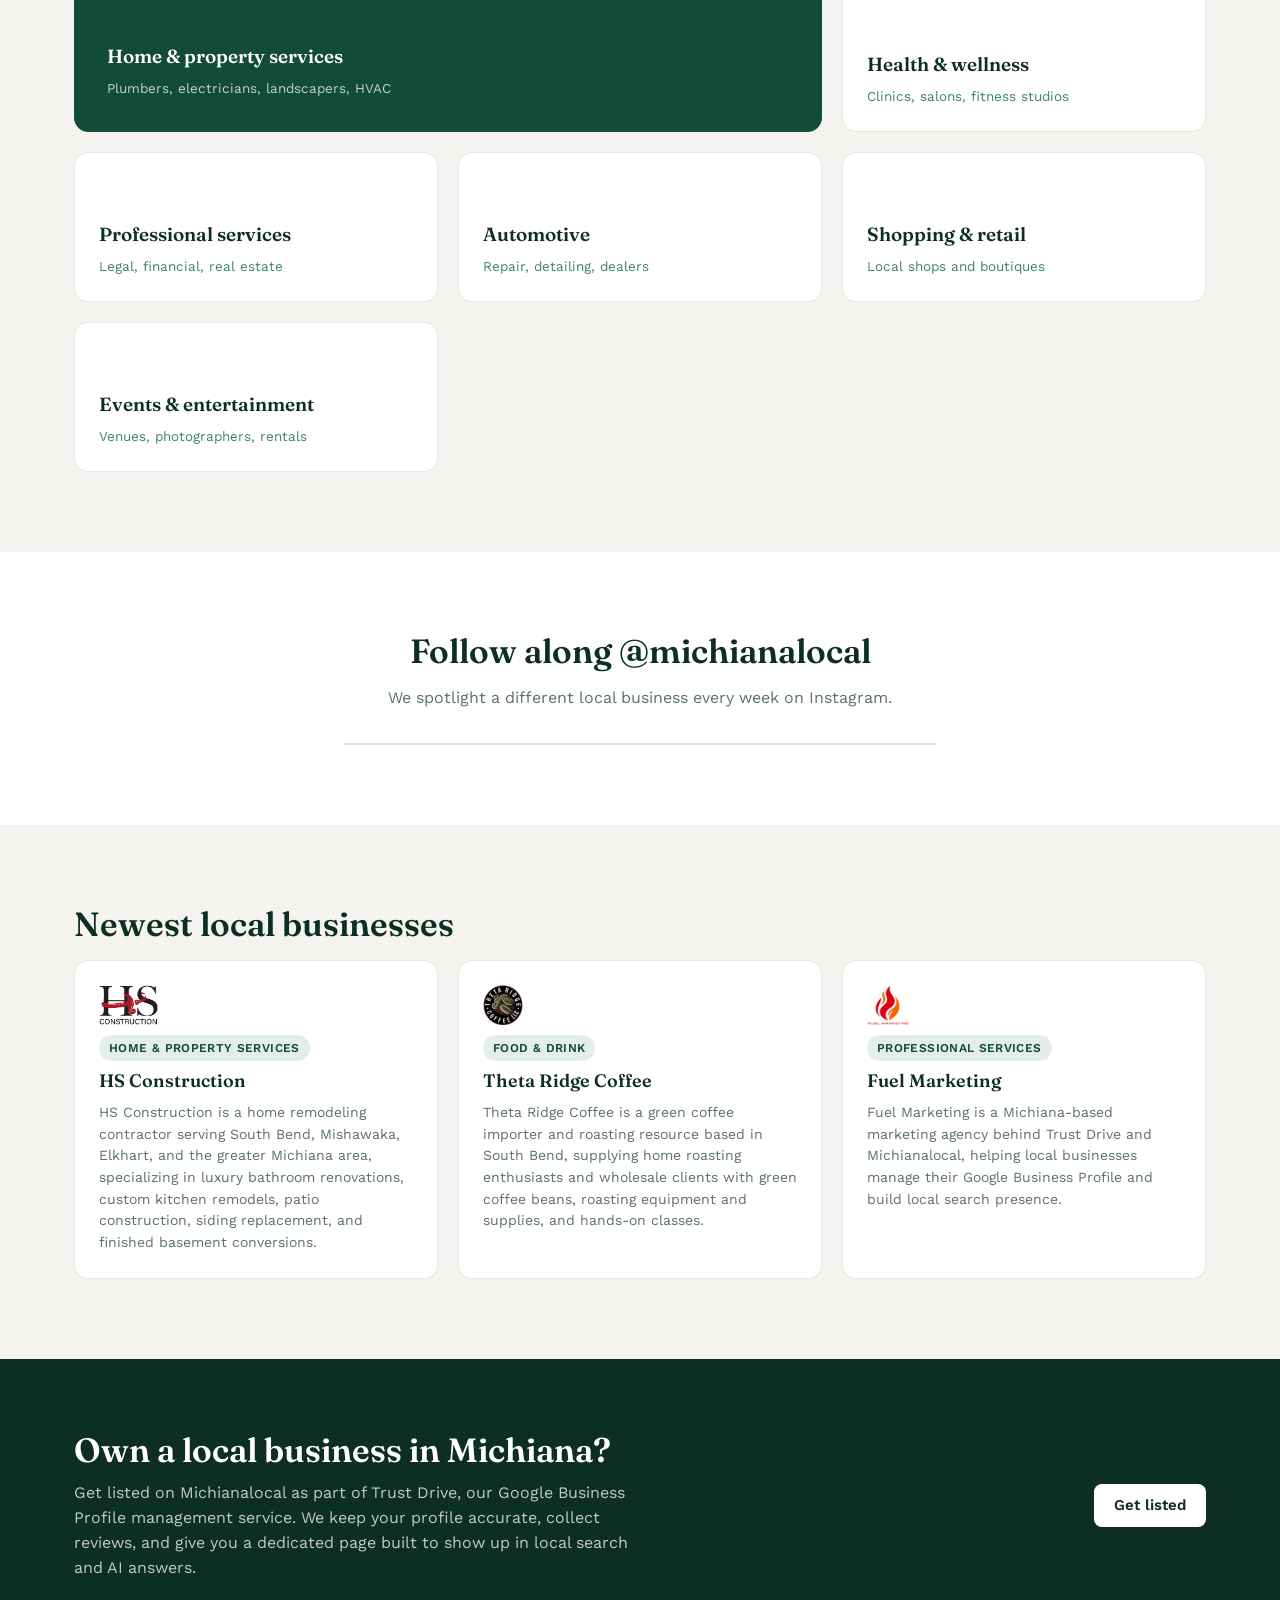
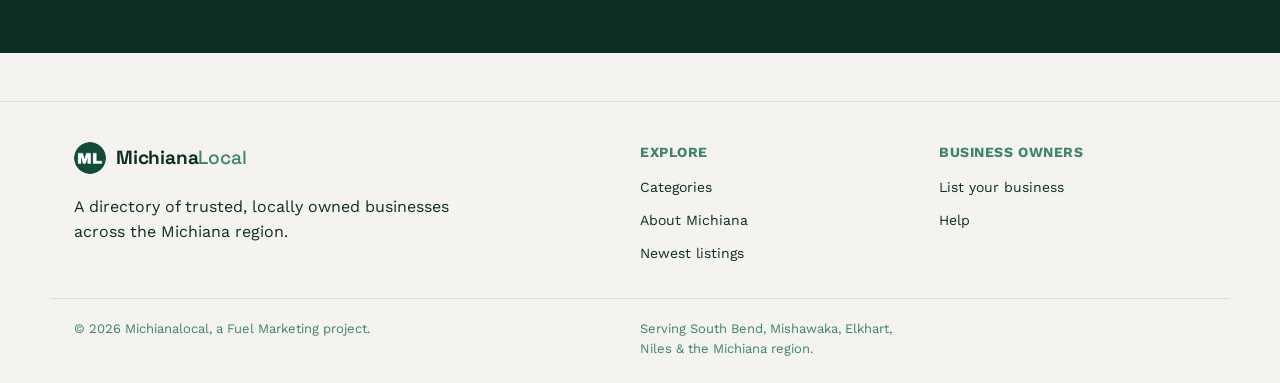
==== commit 5edfe01f: "Switch Instagram embed from SociableKIT to CollectSocials SociableKIT's free tier requires manually " ====
--- a/index.html
+++ b/index.html
@@ -136,13 +136,14 @@
       <h2>Follow along @michianalocal</h2>
       <p>We spotlight a different local business every week on Instagram.</p>
       <div class="ig-embed-frame">
-        <!-- Instagram feed via SociableKIT (free tier) for @michianalocal -->
-        <iframe src="https://widgets.sociablekit.com/instagram-feed/iframe/25713439"
-                class="ig-widget"
-                frameborder="0"
-                scrolling="no"
-                style="border:none; overflow:hidden; width:100%; height:400px;"
-                title="Michianalocal Instagram feed"></iframe>
+        <!--
+          Instagram feed embed (CollectSocials free tier — auto-syncs daily,
+          no manual refresh, no watermark):
+          1. Create an Instagram feed at collectsocials.com for @michianalocal
+          2. Copy its embed <script> snippet (data-feed="YOUR_FEED_ID")
+          3. Replace the script below with it
+        -->
+        <script src="https://collectsocials.com/embed.js" data-feed="FEED_ID_HERE"></script>
       </div>
     </div>
   </section>
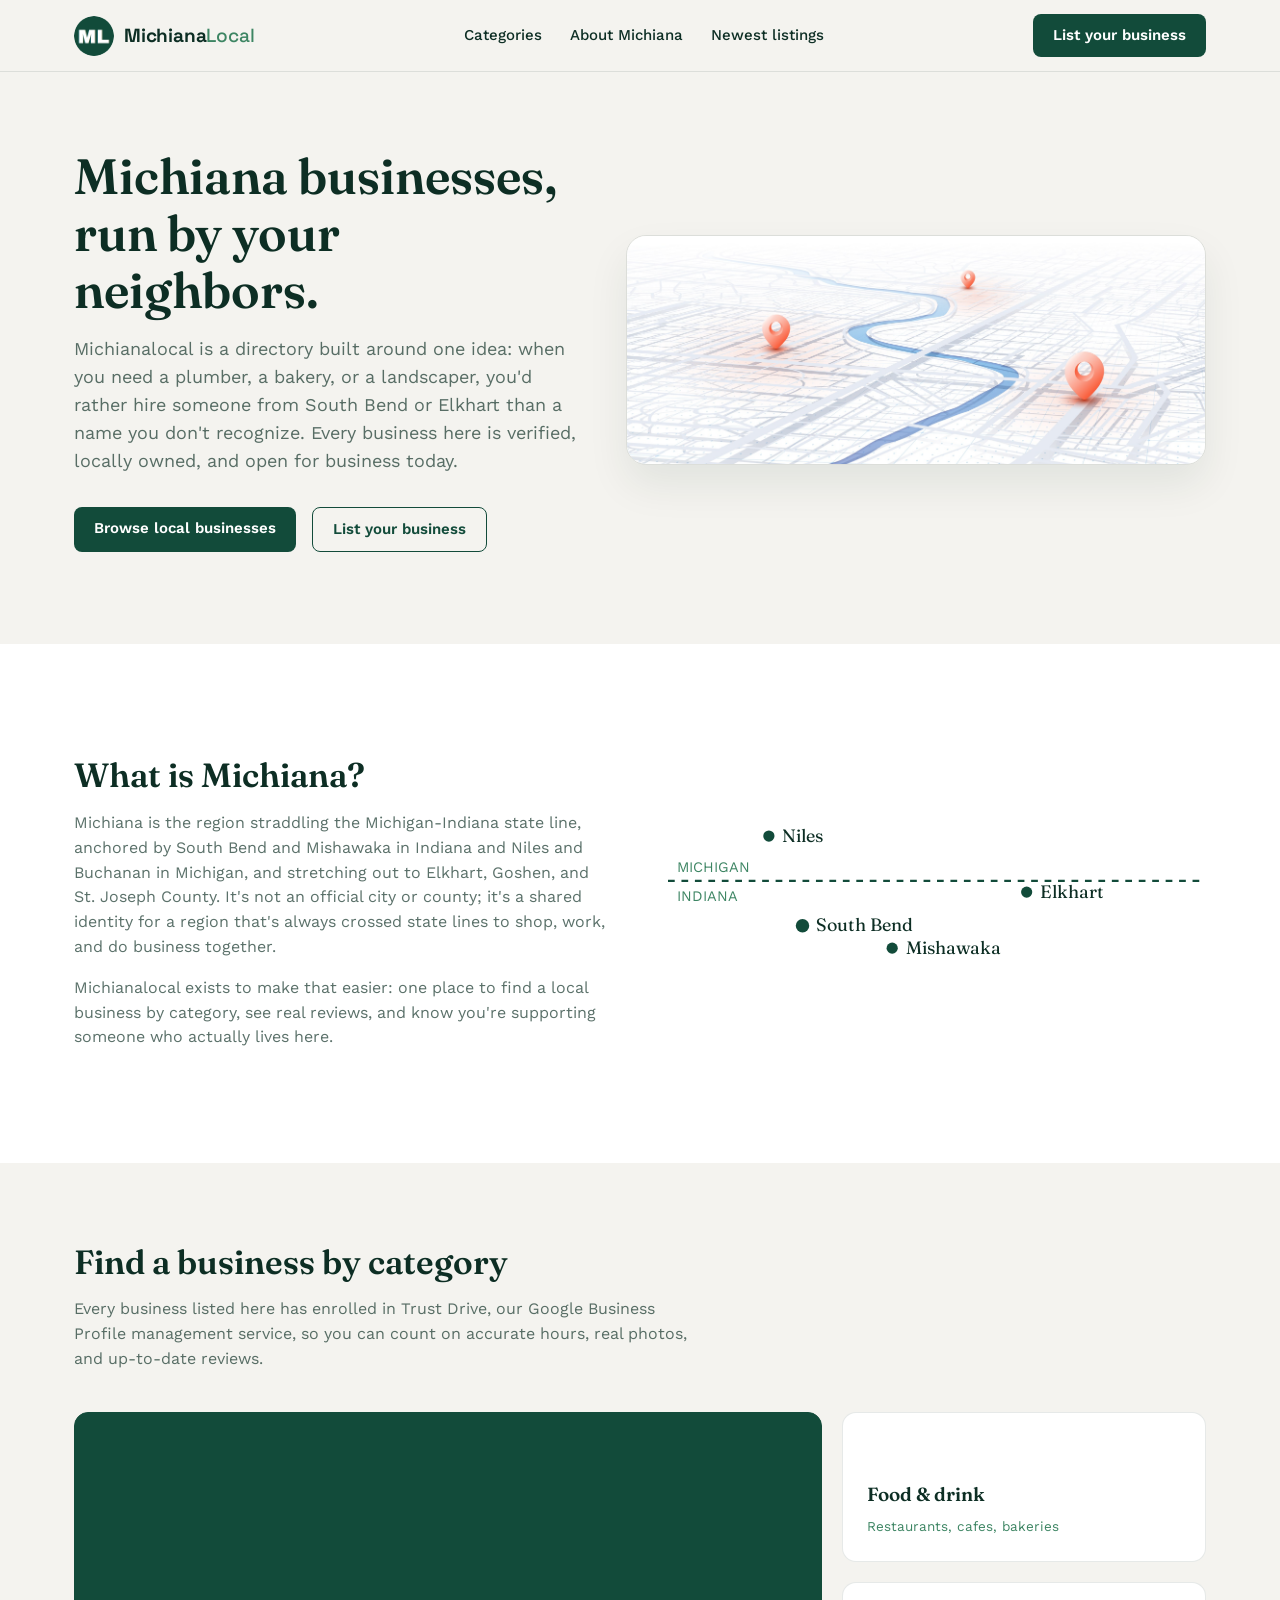
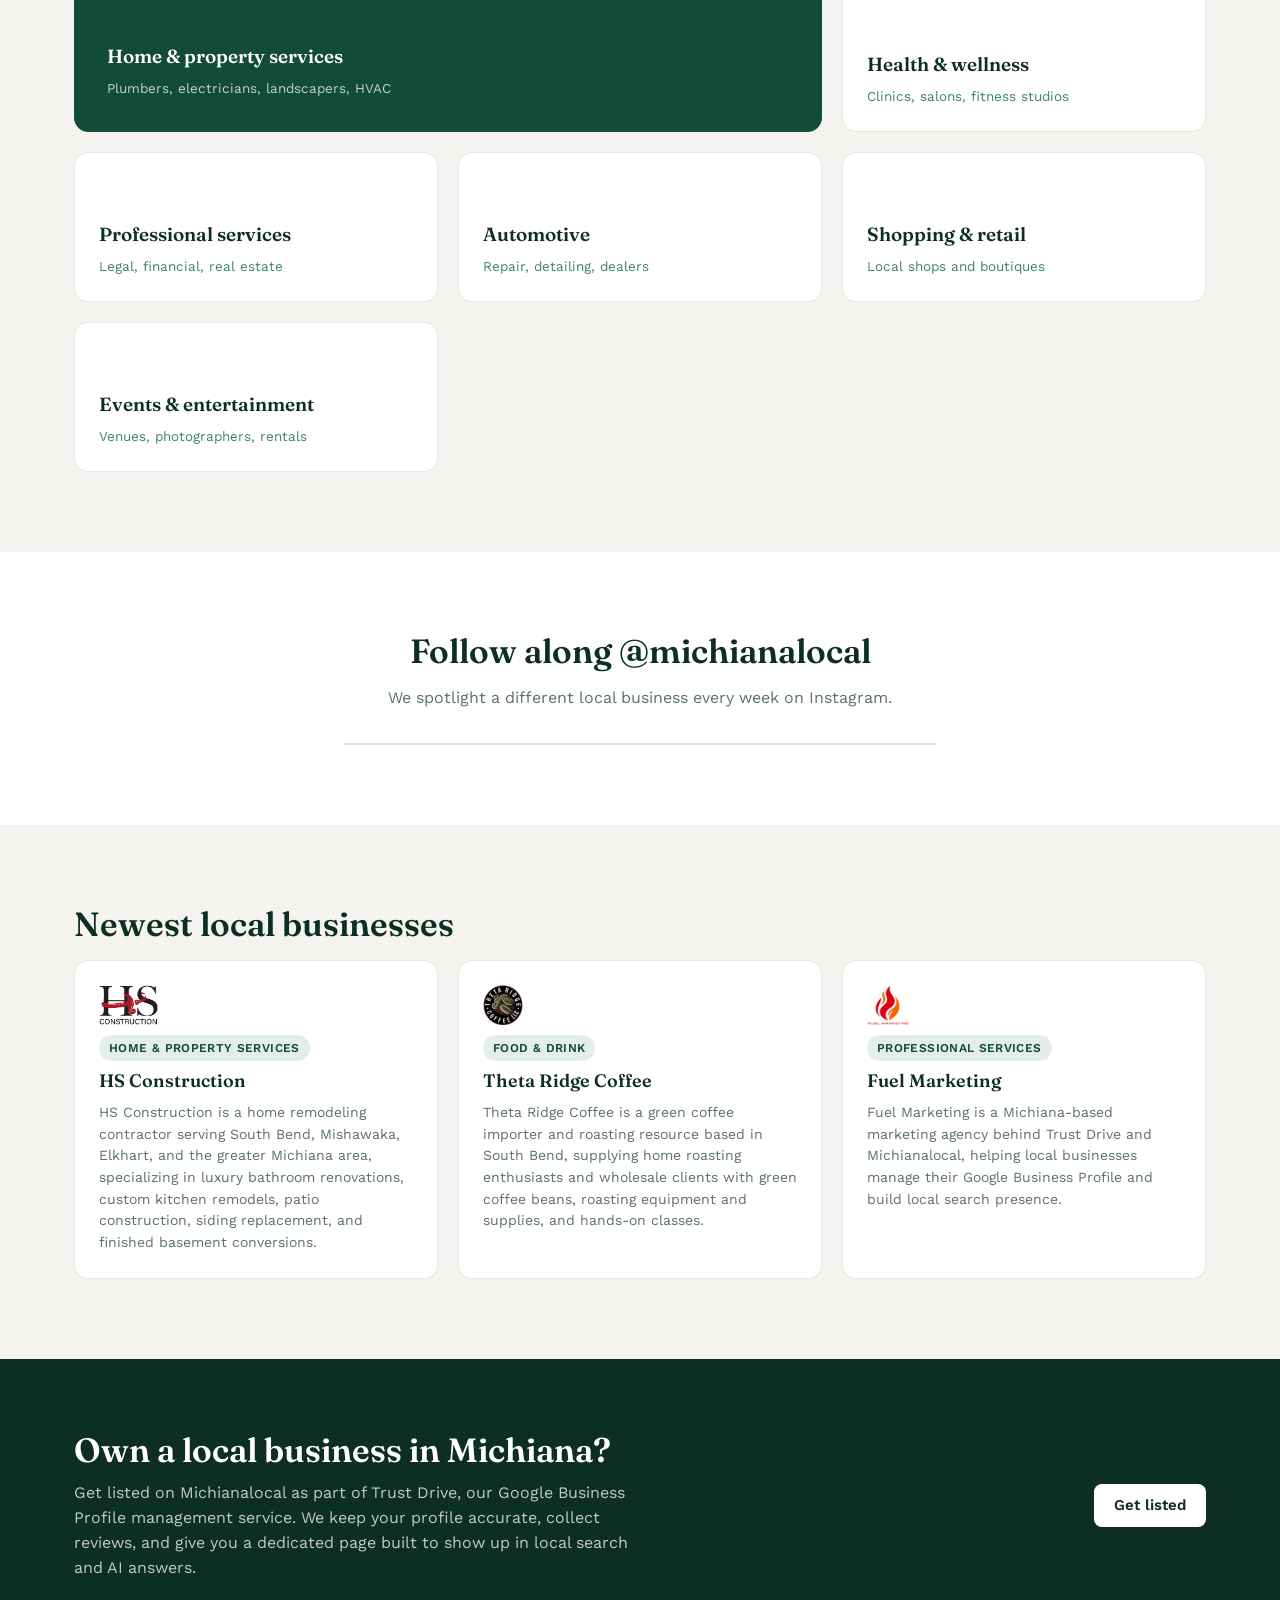
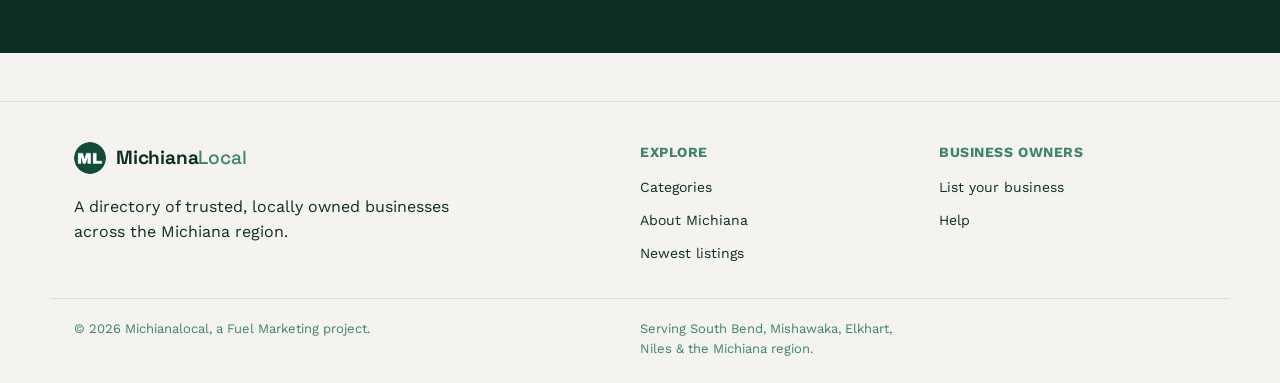
==== commit 7eb42b0f: "Change hero headline from "Michiana's" to "Michiana" Co-Authored-By: Claude Sonnet 5 <noreply@anthro" ====
--- a/index.html
+++ b/index.html
@@ -54,7 +54,7 @@
   <section class="hero">
     <div class="wrap">
       <div class="hero-copy">
-        <h1>Michiana's businesses, run by your neighbors.</h1>
+        <h1>Michiana businesses, run by your neighbors.</h1>
         <p class="lede">Michianalocal is a directory built around one idea: when you need a plumber, a bakery, or a landscaper, you'd rather hire someone from South Bend or Elkhart than a name you don't recognize. Every business here is verified, locally owned, and open for business today.</p>
         <div class="cta-row">
           <a class="btn btn-solid" href="#categories">Browse local businesses</a>
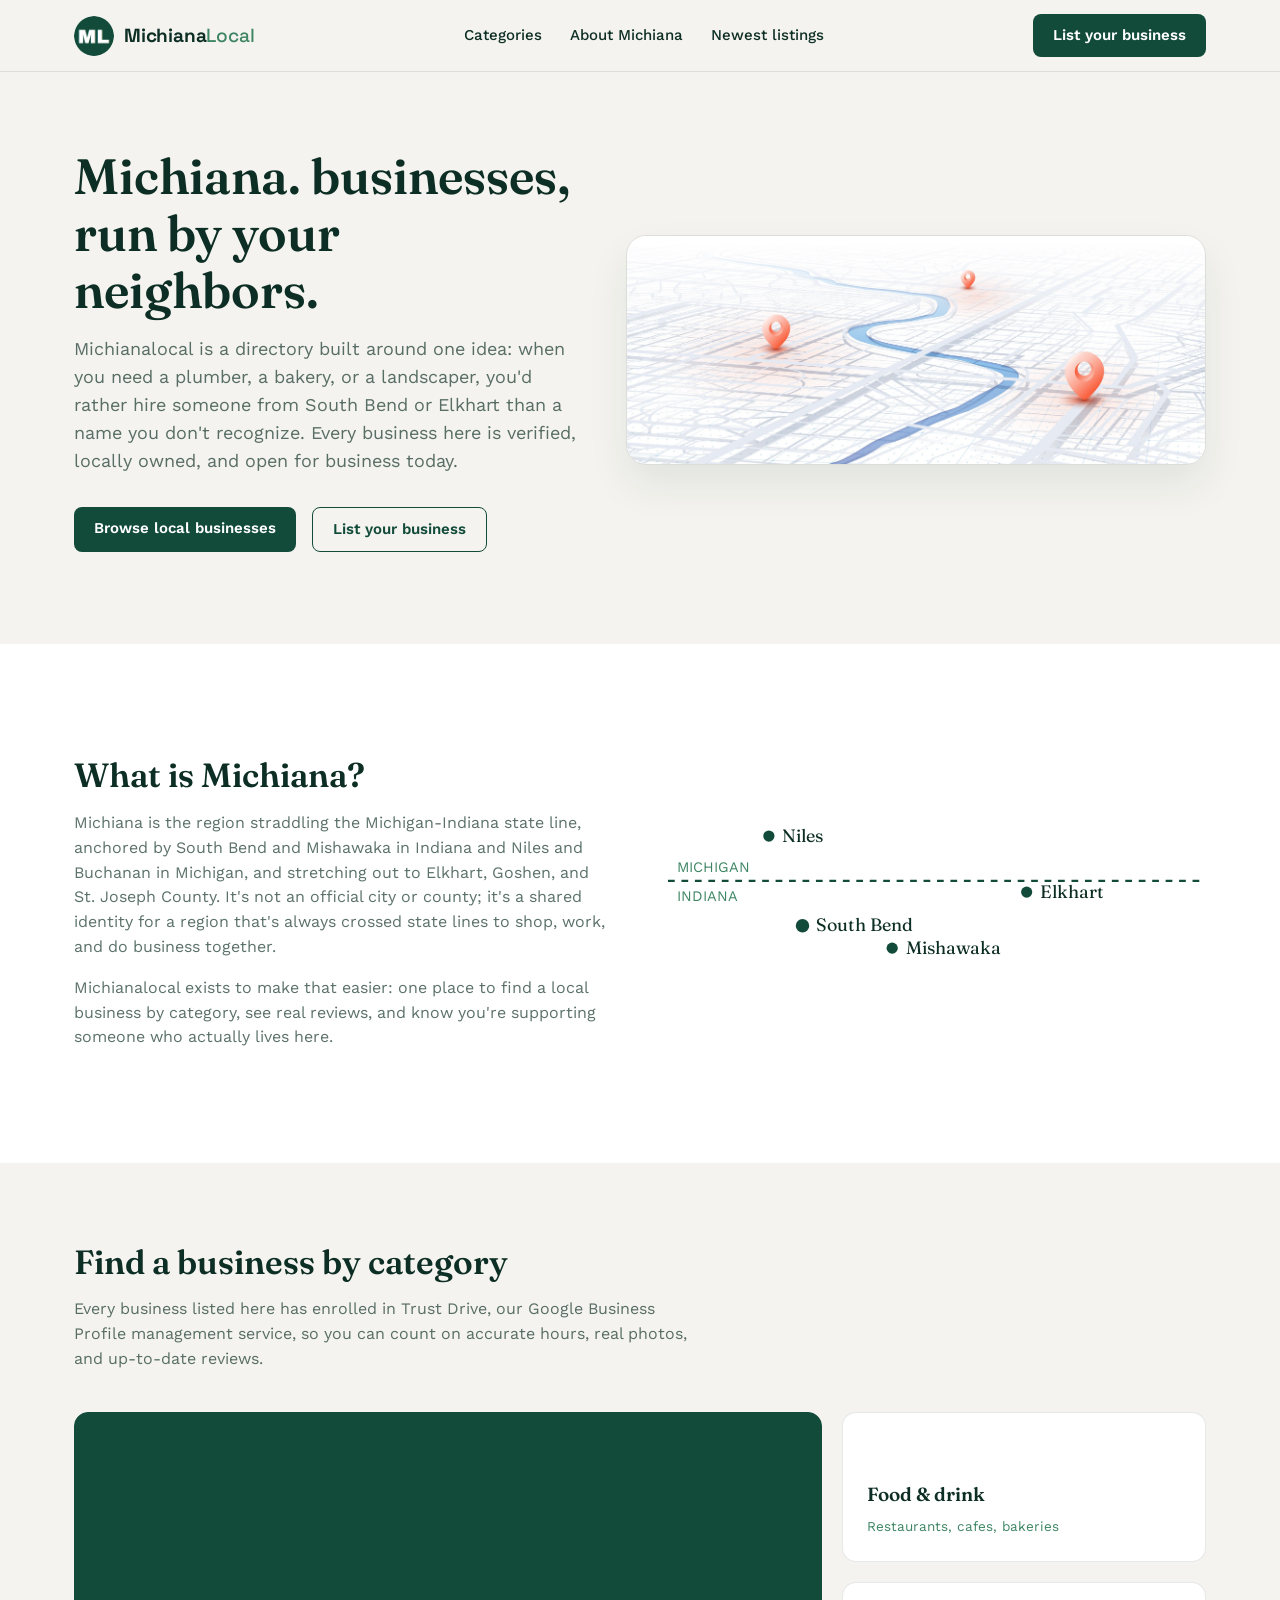
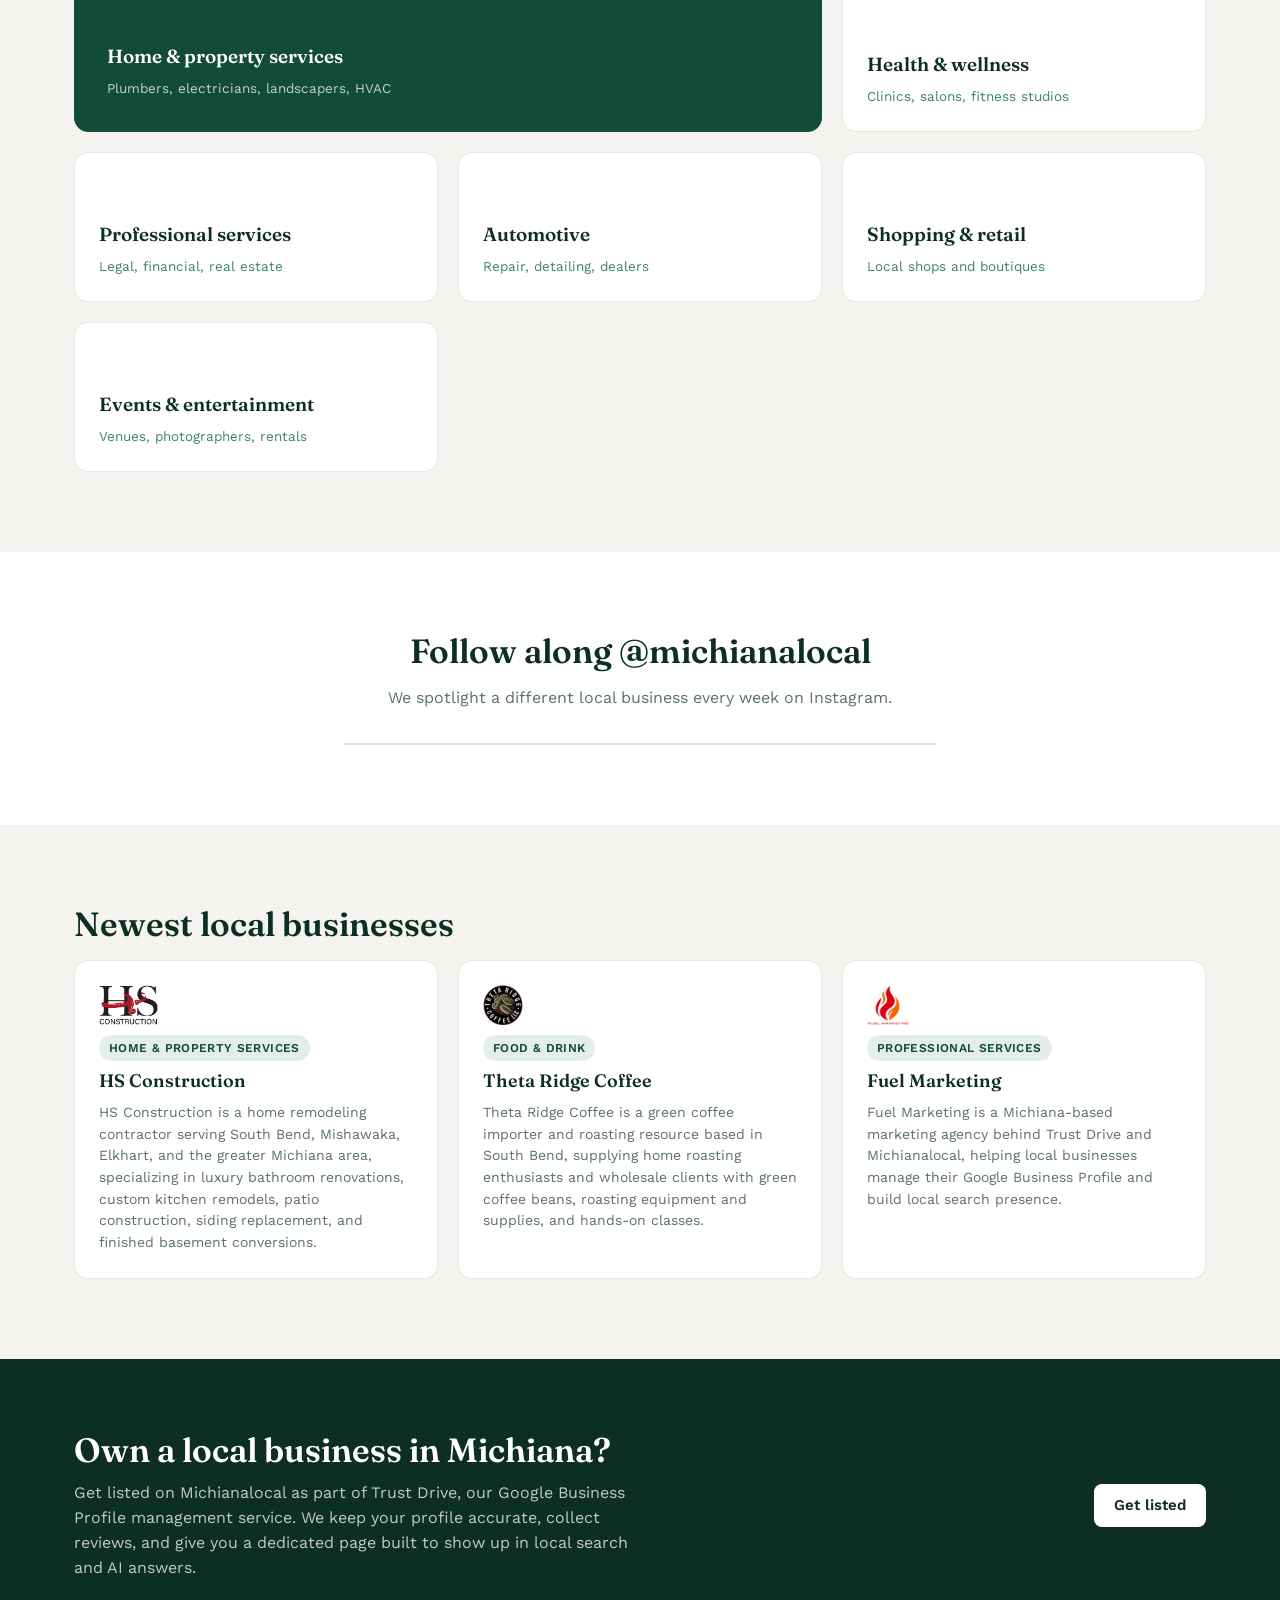
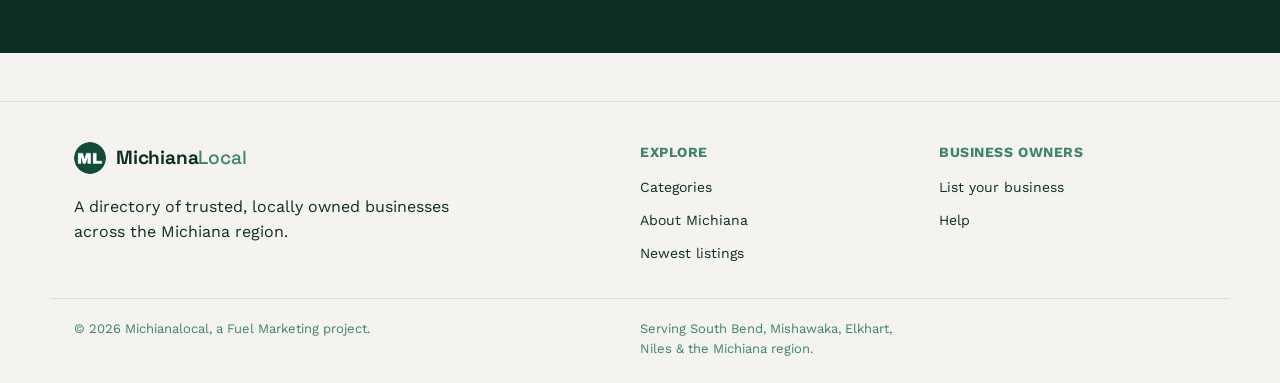
==== commit 161bd6d7: "Add temporary marker period to hero headline for cache-propagation test Co-Authored-By: Claude Sonne" ====
--- a/index.html
+++ b/index.html
@@ -54,7 +54,7 @@
   <section class="hero">
     <div class="wrap">
       <div class="hero-copy">
-        <h1>Michiana businesses, run by your neighbors.</h1>
+        <h1>Michiana. businesses, run by your neighbors.</h1>
         <p class="lede">Michianalocal is a directory built around one idea: when you need a plumber, a bakery, or a landscaper, you'd rather hire someone from South Bend or Elkhart than a name you don't recognize. Every business here is verified, locally owned, and open for business today.</p>
         <div class="cta-row">
           <a class="btn btn-solid" href="#categories">Browse local businesses</a>
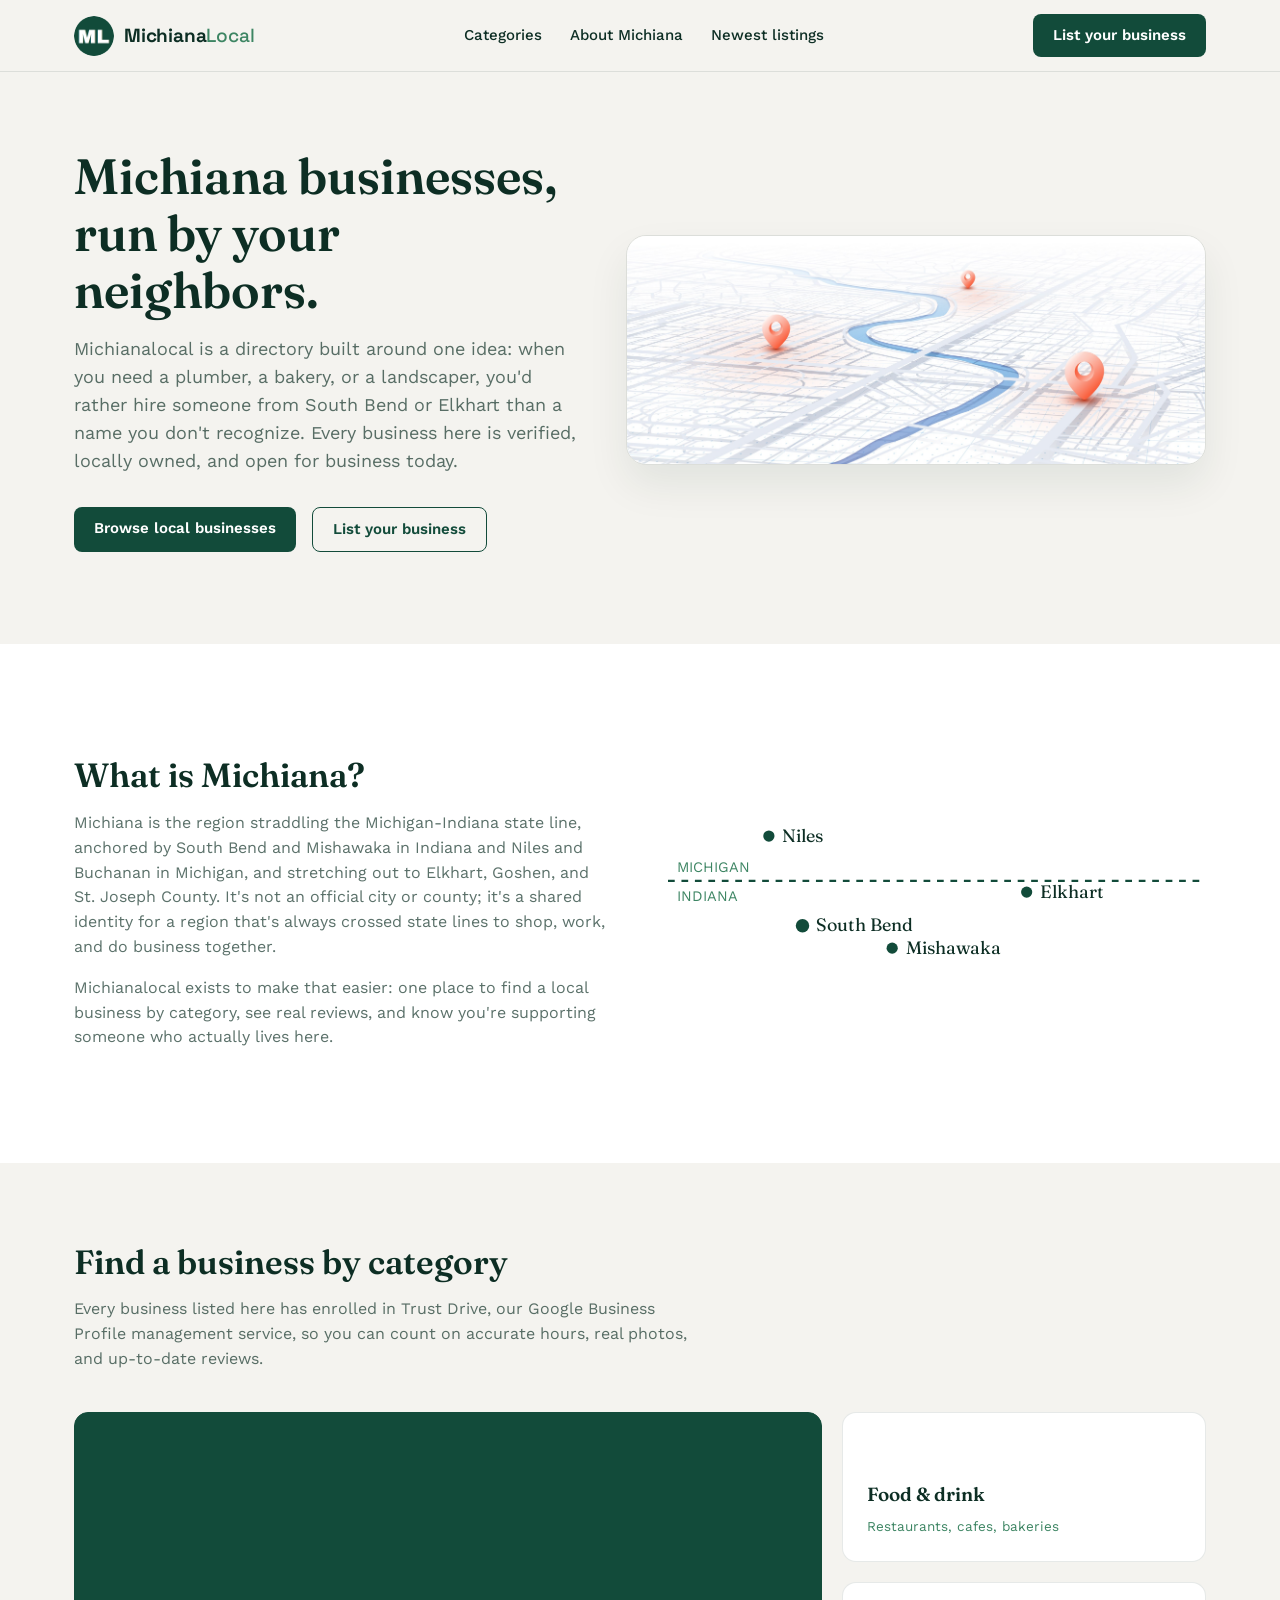
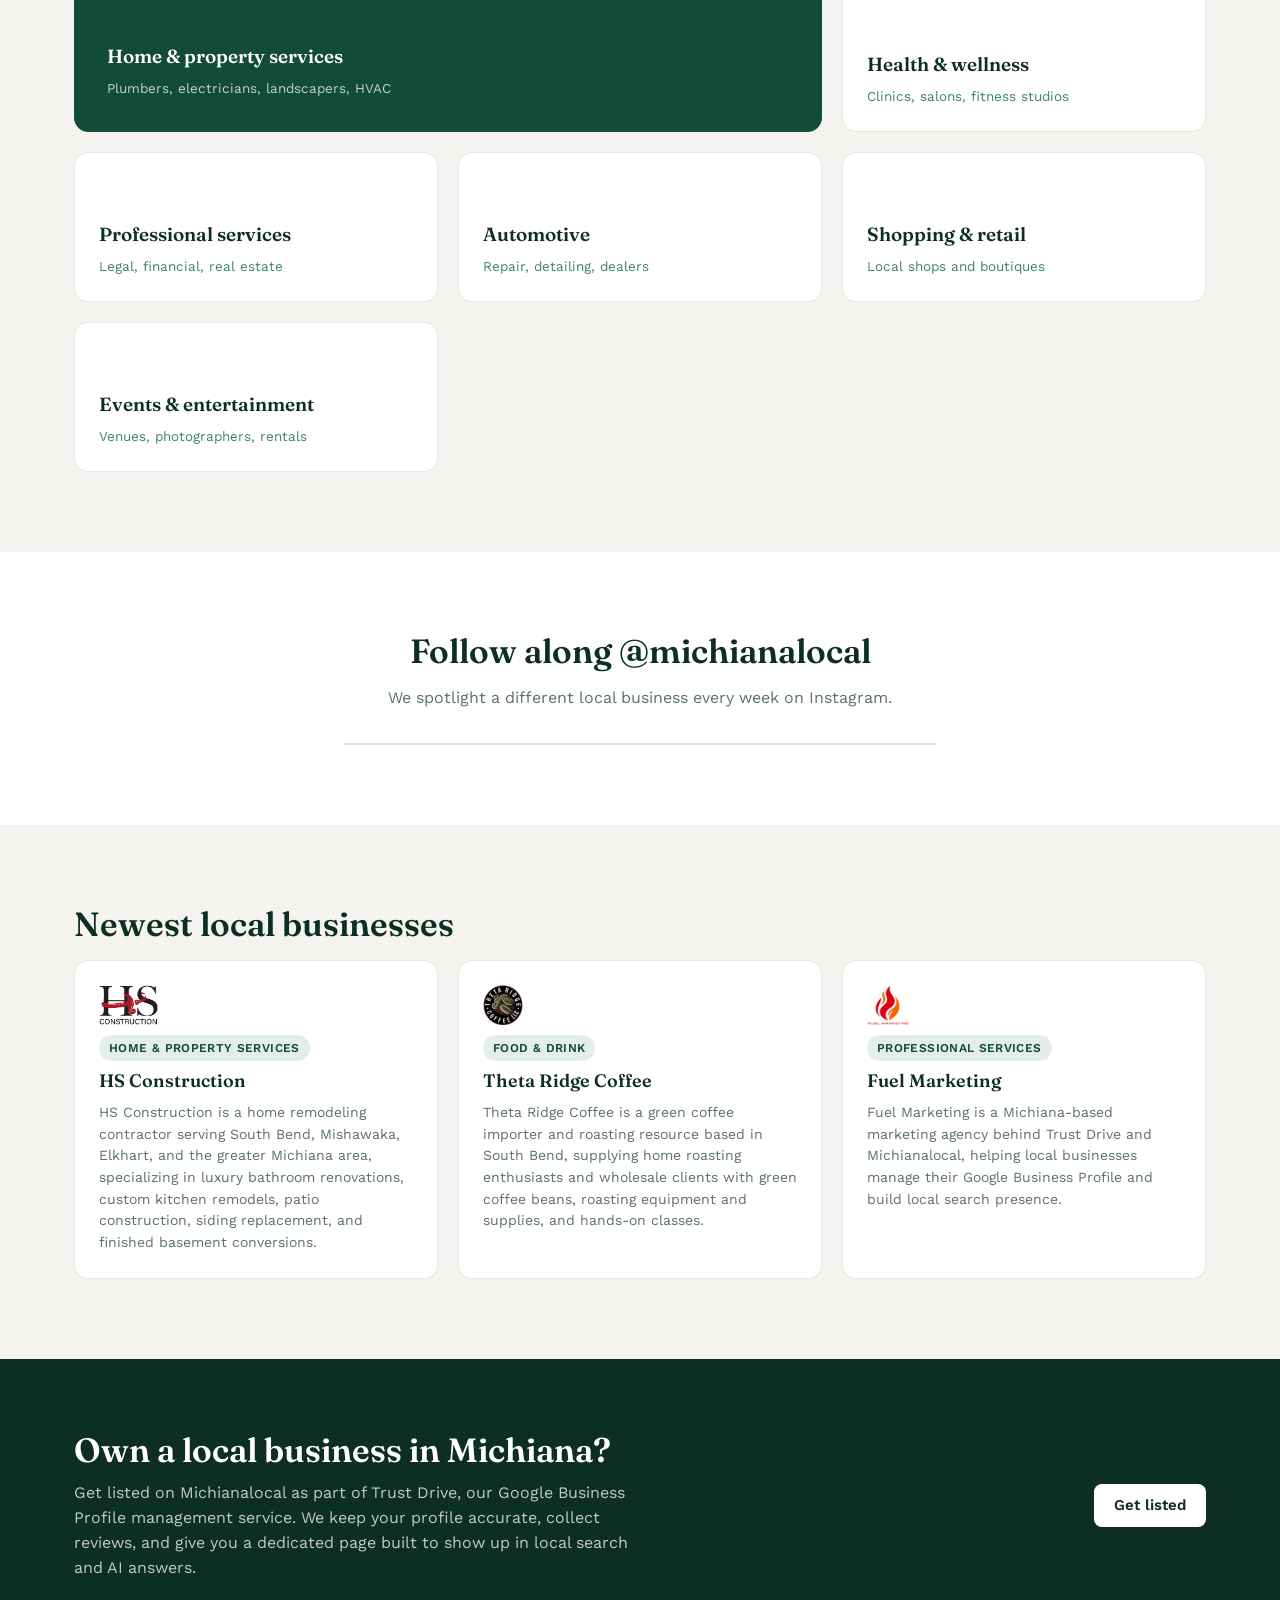
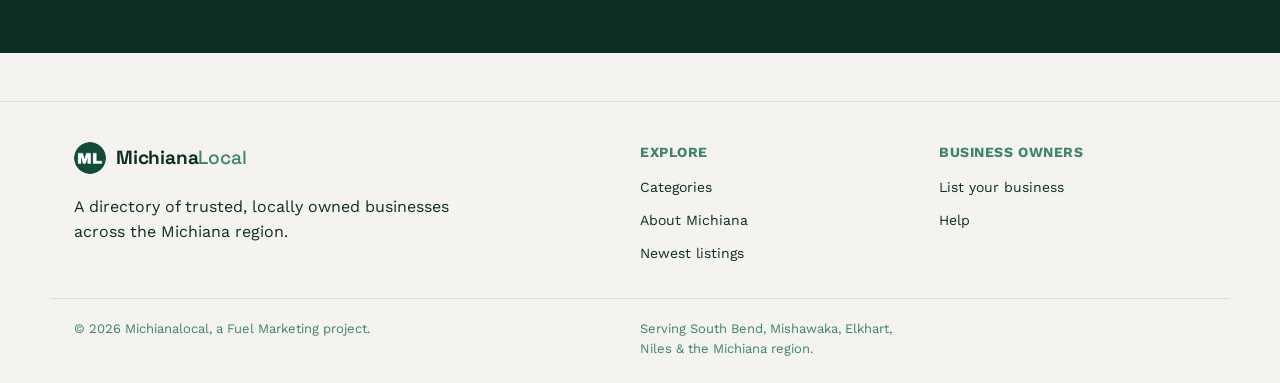
==== commit 3dbdcfcd: "Remove temporary marker period from hero headline Co-Authored-By: Claude Sonnet 5 <noreply@anthropic" ====
--- a/index.html
+++ b/index.html
@@ -54,7 +54,7 @@
   <section class="hero">
     <div class="wrap">
       <div class="hero-copy">
-        <h1>Michiana. businesses, run by your neighbors.</h1>
+        <h1>Michiana businesses, run by your neighbors.</h1>
         <p class="lede">Michianalocal is a directory built around one idea: when you need a plumber, a bakery, or a landscaper, you'd rather hire someone from South Bend or Elkhart than a name you don't recognize. Every business here is verified, locally owned, and open for business today.</p>
         <div class="cta-row">
           <a class="btn btn-solid" href="#categories">Browse local businesses</a>
